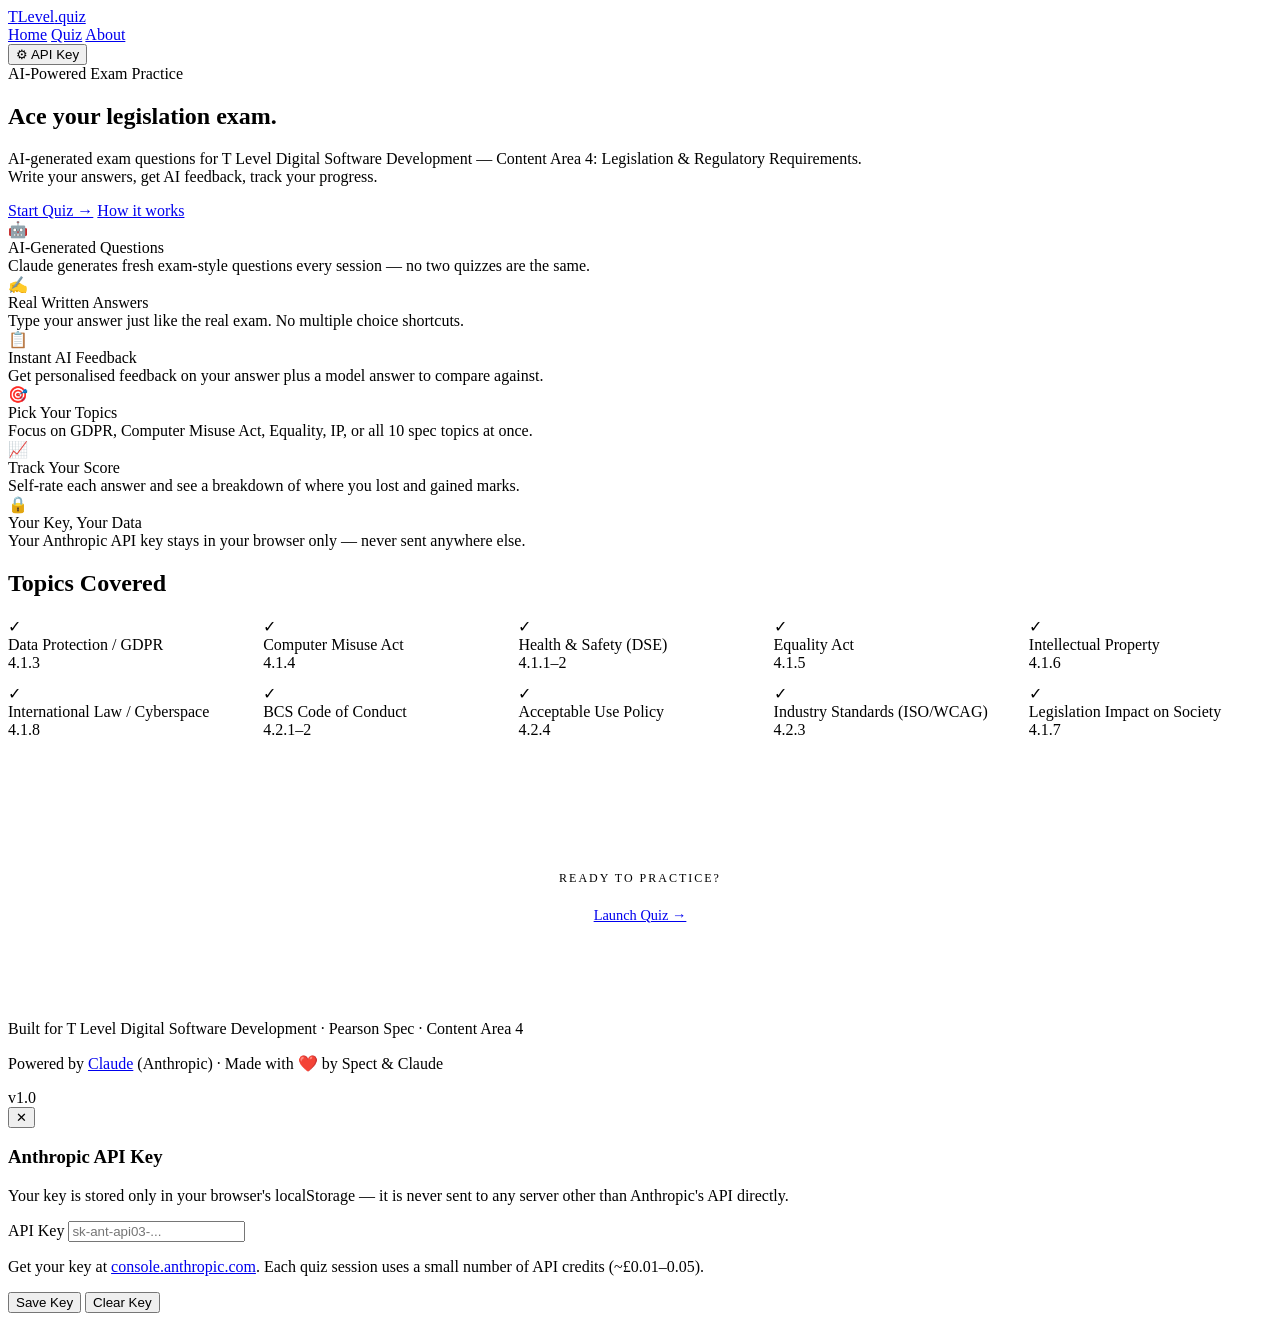
==== index.html @ 9336c515 "Add files via upload" ====
<!DOCTYPE html>
<html lang="en">
<head>
  <meta charset="UTF-8" />
  <meta name="viewport" content="width=device-width, initial-scale=1.0" />
  <title>T Level Digital — Legislation Quiz</title>
  <meta name="description" content="AI-powered exam practice for T Level Digital Software Development — Content Area 4: Legislation & Regulatory Requirements." />
  <link rel="stylesheet" href="css/style.css" />
</head>
<body>

<!-- ─── NAV ─────────────────────────────────────────────── -->
<nav>
  <div class="nav-inner">
    <a class="nav-logo" href="index.html">T<span>Level</span>.quiz</a>
    <div class="nav-links">
      <a class="nav-link active" href="index.html">Home</a>
      <a class="nav-link" href="quiz.html">Quiz</a>
      <a class="nav-link" href="#about">About</a>
    </div>
    <button class="nav-btn" onclick="openApiModal()">⚙ API Key</button>
  </div>
</nav>

<!-- ─── HERO ─────────────────────────────────────────────── -->
<div class="page-wrap">
  <section class="hero">
    <div class="hero-tag">AI-Powered Exam Practice</div>
    <h1>
      Ace your legislation
      <span class="line2">exam.</span>
    </h1>
    <p class="hero-desc">
      AI-generated exam questions for T Level Digital Software Development — 
      Content Area 4: Legislation &amp; Regulatory Requirements.<br>
      Write your answers, get AI feedback, track your progress.
    </p>
    <div class="hero-actions">
      <a class="btn btn-primary" href="quiz.html">Start Quiz →</a>
      <a class="btn btn-ghost" href="#about">How it works</a>
    </div>
  </section>

  <!-- ─── FEATURES ──────────────────────────────────────── -->
  <div class="features" style="animation-delay:0.1s">
    <div class="feature-card" style="animation-delay:0.15s">
      <div class="feature-icon">🤖</div>
      <div class="feature-title">AI-Generated Questions</div>
      <div class="feature-desc">Claude generates fresh exam-style questions every session — no two quizzes are the same.</div>
    </div>
    <div class="feature-card" style="animation-delay:0.2s">
      <div class="feature-icon">✍️</div>
      <div class="feature-title">Real Written Answers</div>
      <div class="feature-desc">Type your answer just like the real exam. No multiple choice shortcuts.</div>
    </div>
    <div class="feature-card" style="animation-delay:0.25s">
      <div class="feature-icon">📋</div>
      <div class="feature-title">Instant AI Feedback</div>
      <div class="feature-desc">Get personalised feedback on your answer plus a model answer to compare against.</div>
    </div>
    <div class="feature-card" style="animation-delay:0.3s">
      <div class="feature-icon">🎯</div>
      <div class="feature-title">Pick Your Topics</div>
      <div class="feature-desc">Focus on GDPR, Computer Misuse Act, Equality, IP, or all 10 spec topics at once.</div>
    </div>
    <div class="feature-card" style="animation-delay:0.35s">
      <div class="feature-icon">📈</div>
      <div class="feature-title">Track Your Score</div>
      <div class="feature-desc">Self-rate each answer and see a breakdown of where you lost and gained marks.</div>
    </div>
    <div class="feature-card" style="animation-delay:0.4s">
      <div class="feature-icon">🔒</div>
      <div class="feature-title">Your Key, Your Data</div>
      <div class="feature-desc">Your Anthropic API key stays in your browser only — never sent anywhere else.</div>
    </div>
  </div>

  <!-- ─── TOPICS ────────────────────────────────────────── -->
  <div id="about">
    <div class="section-header">
      <h2>Topics Covered</h2>
      <div class="line"></div>
    </div>
    <div style="display:grid;grid-template-columns:repeat(auto-fill,minmax(240px,1fr));gap:12px;margin-bottom:60px">
      <div class="topic-card selected" style="cursor:default">
        <div class="t-check">✓</div>
        <div class="t-name">Data Protection / GDPR</div>
        <div class="t-ref">4.1.3</div>
      </div>
      <div class="topic-card selected" style="cursor:default">
        <div class="t-check">✓</div>
        <div class="t-name">Computer Misuse Act</div>
        <div class="t-ref">4.1.4</div>
      </div>
      <div class="topic-card selected" style="cursor:default">
        <div class="t-check">✓</div>
        <div class="t-name">Health & Safety (DSE)</div>
        <div class="t-ref">4.1.1–2</div>
      </div>
      <div class="topic-card selected" style="cursor:default">
        <div class="t-check">✓</div>
        <div class="t-name">Equality Act</div>
        <div class="t-ref">4.1.5</div>
      </div>
      <div class="topic-card selected" style="cursor:default">
        <div class="t-check">✓</div>
        <div class="t-name">Intellectual Property</div>
        <div class="t-ref">4.1.6</div>
      </div>
      <div class="topic-card selected" style="cursor:default">
        <div class="t-check">✓</div>
        <div class="t-name">International Law / Cyberspace</div>
        <div class="t-ref">4.1.8</div>
      </div>
      <div class="topic-card selected" style="cursor:default">
        <div class="t-check">✓</div>
        <div class="t-name">BCS Code of Conduct</div>
        <div class="t-ref">4.2.1–2</div>
      </div>
      <div class="topic-card selected" style="cursor:default">
        <div class="t-check">✓</div>
        <div class="t-name">Acceptable Use Policy</div>
        <div class="t-ref">4.2.4</div>
      </div>
      <div class="topic-card selected" style="cursor:default">
        <div class="t-check">✓</div>
        <div class="t-name">Industry Standards (ISO/WCAG)</div>
        <div class="t-ref">4.2.3</div>
      </div>
      <div class="topic-card selected" style="cursor:default">
        <div class="t-check">✓</div>
        <div class="t-name">Legislation Impact on Society</div>
        <div class="t-ref">4.1.7</div>
      </div>
    </div>
  </div>

  <!-- ─── CTA ───────────────────────────────────────────── -->
  <div style="text-align:center;padding:60px 0 80px">
    <p style="font-size:0.75rem;letter-spacing:2px;text-transform:uppercase;color:var(--muted);margin-bottom:20px">Ready to practice?</p>
    <a class="btn btn-primary" href="quiz.html" style="font-size:0.9rem;padding:16px 40px">Launch Quiz →</a>
  </div>
</div>

<!-- ─── FOOTER ────────────────────────────────────────────── -->
<footer>
  <div class="footer-inner">
    <p>Built for T Level Digital Software Development · Pearson Spec · Content Area 4</p>
    <p>Powered by <a href="https://anthropic.com" target="_blank">Claude</a> (Anthropic) · Made with ❤️ by Spect &amp; Claude</p>
    <span class="footer-tag">v1.0</span>
  </div>
</footer>

<!-- ─── API KEY MODAL ──────────────────────────────────────── -->
<div class="modal-overlay" id="apiModal">
  <div class="modal">
    <button class="modal-close" onclick="closeApiModal()">✕</button>
    <h3>Anthropic API Key</h3>
    <p class="modal-sub">
      Your key is stored only in your browser's localStorage — it is never sent to any server other than Anthropic's API directly.
    </p>
    <label for="apiKeyInput">API Key</label>
    <input type="password" id="apiKeyInput" placeholder="sk-ant-api03-..." autocomplete="off" />
    <p class="modal-note">
      Get your key at <a href="https://console.anthropic.com" target="_blank">console.anthropic.com</a>.
      Each quiz session uses a small number of API credits (~£0.01–0.05).
    </p>
    <div class="modal-actions">
      <button class="btn btn-primary" id="saveKeyBtn">Save Key</button>
      <button class="btn btn-ghost" id="clearKeyBtn">Clear Key</button>
    </div>
  </div>
</div>

<script type="module" src="js/app.js"></script>
</body>
</html>
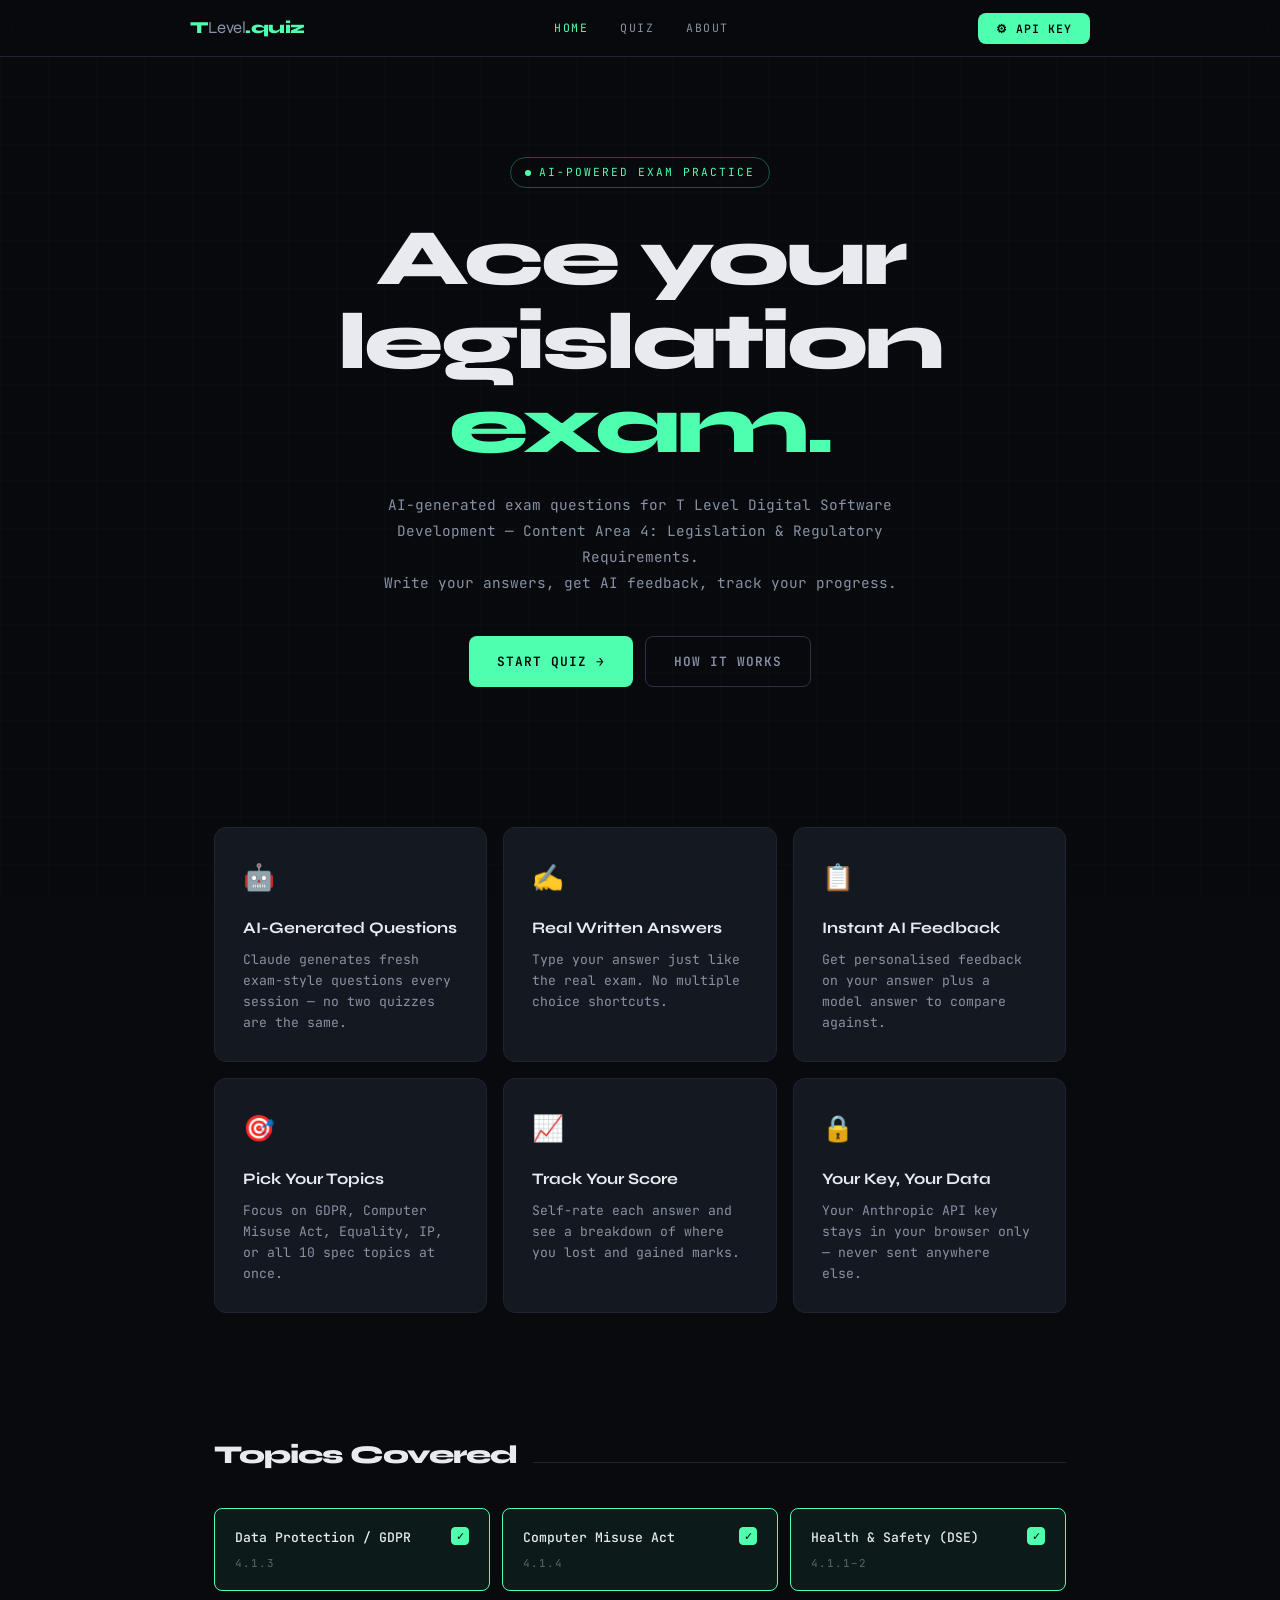
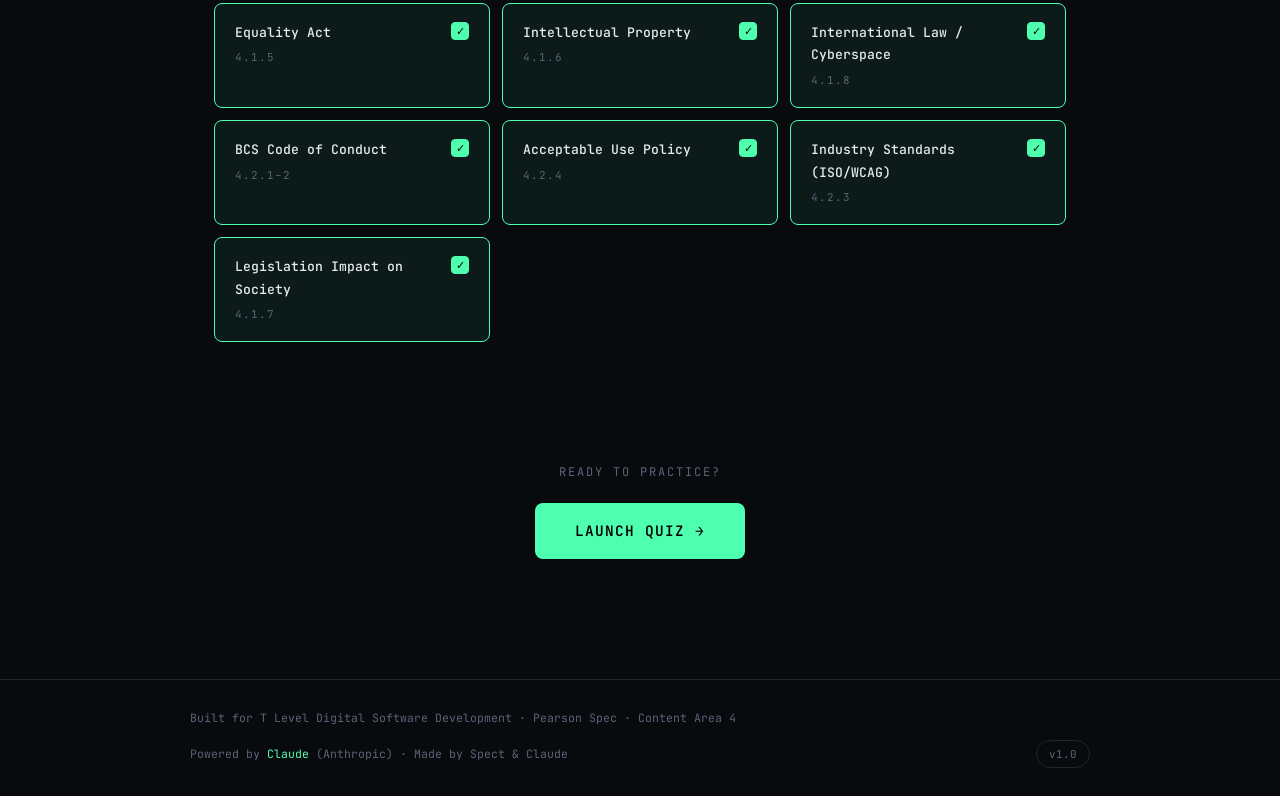
==== commit ac890fa2: "Update footer text for clarity" ====
--- a/index.html
+++ b/index.html
@@ -146,7 +146,7 @@
 <footer>
   <div class="footer-inner">
     <p>Built for T Level Digital Software Development · Pearson Spec · Content Area 4</p>
-    <p>Powered by <a href="https://anthropic.com" target="_blank">Claude</a> (Anthropic) · Made with ❤️ by Spect &amp; Claude</p>
+    <p>Powered by <a href="https://anthropic.com" target="_blank">Claude</a> (Anthropic) · Made by Spect &amp; Claude</p>
     <span class="footer-tag">v1.0</span>
   </div>
 </footer>
--- a/css/style.css
+++ b/css/style.css
@@ -0,0 +1,635 @@
+@import url('https://fonts.googleapis.com/css2?family=Syne:wght@400;600;700;800&family=JetBrains+Mono:wght@300;400;500;600&display=swap');
+
+/* ─── TOKENS ─────────────────────────────────────────────── */
+:root {
+  --bg:        #080a0e;
+  --surface:   #0f1217;
+  --card:      #141820;
+  --border:    #1e2430;
+  --border2:   #2a3345;
+  --accent:    #4fffb0;
+  --accent2:   #ff6b6b;
+  --accent3:   #ffd166;
+  --text:      #e8eaf0;
+  --muted:     #5a6478;
+  --muted2:    #8892a4;
+  --correct:   #4fffb0;
+  --wrong:     #ff6b6b;
+  --partial:   #ffd166;
+  --font-head: 'Syne', sans-serif;
+  --font-mono: 'JetBrains Mono', monospace;
+  --radius:    8px;
+  --glow:      0 0 24px rgba(79,255,176,0.12);
+}
+
+/* ─── RESET ──────────────────────────────────────────────── */
+*, *::before, *::after { margin: 0; padding: 0; box-sizing: border-box; }
+html { scroll-behavior: smooth; }
+
+body {
+  background: var(--bg);
+  color: var(--text);
+  font-family: var(--font-mono);
+  font-size: 14px;
+  line-height: 1.7;
+  min-height: 100vh;
+  cursor: default;
+  overflow-x: hidden;
+}
+
+/* ─── GRID OVERLAY ───────────────────────────────────────── */
+body::before {
+  content: '';
+  position: fixed;
+  inset: 0;
+  background-image:
+    linear-gradient(rgba(79,255,176,0.025) 1px, transparent 1px),
+    linear-gradient(90deg, rgba(79,255,176,0.025) 1px, transparent 1px);
+  background-size: 48px 48px;
+  pointer-events: none;
+  z-index: 0;
+}
+
+/* ─── SCANLINE ───────────────────────────────────────────── */
+body::after {
+  content: '';
+  position: fixed;
+  inset: 0;
+  background: repeating-linear-gradient(
+    0deg,
+    transparent,
+    transparent 2px,
+    rgba(0,0,0,0.04) 2px,
+    rgba(0,0,0,0.04) 4px
+  );
+  pointer-events: none;
+  z-index: 0;
+}
+
+/* ─── LAYOUT ─────────────────────────────────────────────── */
+.page-wrap {
+  position: relative;
+  z-index: 1;
+  max-width: 900px;
+  margin: 0 auto;
+  padding: 0 24px;
+}
+
+/* ─── NAV ────────────────────────────────────────────────── */
+nav {
+  position: sticky;
+  top: 0;
+  z-index: 100;
+  background: rgba(8,10,14,0.85);
+  backdrop-filter: blur(12px);
+  border-bottom: 1px solid var(--border);
+  padding: 0 24px;
+}
+.nav-inner {
+  max-width: 900px;
+  margin: 0 auto;
+  display: flex;
+  align-items: center;
+  justify-content: space-between;
+  height: 56px;
+}
+.nav-logo {
+  font-family: var(--font-head);
+  font-weight: 800;
+  font-size: 1.05rem;
+  color: var(--accent);
+  text-decoration: none;
+  letter-spacing: -0.5px;
+}
+.nav-logo span { color: var(--muted2); font-weight: 400; }
+.nav-links { display: flex; gap: 4px; align-items: center; }
+.nav-link {
+  font-size: 0.72rem;
+  letter-spacing: 1.5px;
+  text-transform: uppercase;
+  color: var(--muted2);
+  text-decoration: none;
+  padding: 6px 14px;
+  border-radius: var(--radius);
+  transition: all 0.2s;
+}
+.nav-link:hover { color: var(--text); background: var(--surface); }
+.nav-link.active { color: var(--accent); }
+.nav-btn {
+  font-family: var(--font-mono);
+  font-size: 0.72rem;
+  letter-spacing: 1px;
+  text-transform: uppercase;
+  color: #000;
+  background: var(--accent);
+  border: none;
+  padding: 8px 18px;
+  border-radius: var(--radius);
+  cursor: pointer;
+  font-weight: 600;
+  transition: all 0.2s;
+  text-decoration: none;
+}
+.nav-btn:hover { background: #7fffca; transform: translateY(-1px); }
+
+/* ─── HERO ───────────────────────────────────────────────── */
+.hero {
+  padding: 100px 0 80px;
+  text-align: center;
+  position: relative;
+}
+.hero-tag {
+  display: inline-flex;
+  align-items: center;
+  gap: 8px;
+  font-size: 0.7rem;
+  letter-spacing: 2px;
+  text-transform: uppercase;
+  color: var(--accent);
+  border: 1px solid rgba(79,255,176,0.3);
+  padding: 5px 14px;
+  border-radius: 100px;
+  margin-bottom: 28px;
+  animation: fadeUp 0.6s ease both;
+}
+.hero-tag::before { content: ''; width: 6px; height: 6px; background: var(--accent); border-radius: 50%; animation: pulse 1.5s infinite; }
+@keyframes pulse { 0%,100% { opacity: 1; } 50% { opacity: 0.3; } }
+
+.hero h1 {
+  font-family: var(--font-head);
+  font-size: clamp(2.8rem, 7vw, 5rem);
+  font-weight: 800;
+  line-height: 1.05;
+  letter-spacing: -3px;
+  margin-bottom: 24px;
+  animation: fadeUp 0.6s 0.1s ease both;
+}
+.hero h1 .line2 { color: var(--accent); display: block; }
+
+.hero-desc {
+  max-width: 520px;
+  margin: 0 auto 40px;
+  color: var(--muted2);
+  font-size: 0.9rem;
+  line-height: 1.8;
+  animation: fadeUp 0.6s 0.2s ease both;
+}
+
+.hero-actions {
+  display: flex;
+  gap: 12px;
+  justify-content: center;
+  flex-wrap: wrap;
+  animation: fadeUp 0.6s 0.3s ease both;
+}
+
+.btn {
+  font-family: var(--font-mono);
+  font-weight: 600;
+  font-size: 0.8rem;
+  letter-spacing: 1px;
+  text-transform: uppercase;
+  padding: 14px 28px;
+  border-radius: var(--radius);
+  border: none;
+  cursor: pointer;
+  text-decoration: none;
+  display: inline-flex;
+  align-items: center;
+  gap: 8px;
+  transition: all 0.2s;
+}
+.btn-primary { background: var(--accent); color: #000; }
+.btn-primary:hover { background: #7fffca; transform: translateY(-2px); box-shadow: var(--glow); }
+.btn-ghost { background: transparent; color: var(--muted2); border: 1px solid var(--border2); }
+.btn-ghost:hover { color: var(--text); border-color: var(--muted2); transform: translateY(-2px); }
+.btn:disabled { opacity: 0.4; cursor: not-allowed; transform: none !important; }
+
+/* ─── FEATURE GRID ───────────────────────────────────────── */
+.features {
+  display: grid;
+  grid-template-columns: repeat(auto-fit, minmax(240px, 1fr));
+  gap: 16px;
+  padding: 60px 0;
+}
+.feature-card {
+  background: var(--card);
+  border: 1px solid var(--border);
+  border-radius: 12px;
+  padding: 28px;
+  position: relative;
+  overflow: hidden;
+  transition: border-color 0.2s, transform 0.2s;
+  animation: fadeUp 0.5s ease both;
+}
+.feature-card:hover { border-color: var(--border2); transform: translateY(-3px); }
+.feature-card::after {
+  content: '';
+  position: absolute;
+  top: 0; left: 0; right: 0;
+  height: 2px;
+  background: linear-gradient(90deg, var(--accent), transparent);
+  opacity: 0;
+  transition: opacity 0.2s;
+}
+.feature-card:hover::after { opacity: 1; }
+.feature-icon {
+  font-size: 1.6rem;
+  margin-bottom: 14px;
+}
+.feature-title {
+  font-family: var(--font-head);
+  font-size: 1rem;
+  font-weight: 700;
+  margin-bottom: 8px;
+}
+.feature-desc { color: var(--muted2); font-size: 0.82rem; line-height: 1.6; }
+
+/* ─── SECTION HEADER ─────────────────────────────────────── */
+.section-header {
+  display: flex;
+  align-items: baseline;
+  gap: 16px;
+  margin-bottom: 32px;
+  padding-top: 60px;
+}
+.section-header h2 {
+  font-family: var(--font-head);
+  font-size: 1.6rem;
+  font-weight: 800;
+  letter-spacing: -1px;
+}
+.section-header .line { flex: 1; height: 1px; background: var(--border); }
+
+/* ─── TOPIC CARDS ────────────────────────────────────────── */
+.topic-grid {
+  display: grid;
+  grid-template-columns: repeat(auto-fill, minmax(200px, 1fr));
+  gap: 12px;
+  margin-bottom: 60px;
+}
+.topic-card {
+  background: var(--card);
+  border: 1px solid var(--border);
+  border-radius: var(--radius);
+  padding: 18px 20px;
+  cursor: pointer;
+  transition: all 0.2s;
+  user-select: none;
+}
+.topic-card:hover { border-color: var(--border2); background: #191f2a; }
+.topic-card.selected { border-color: var(--accent); background: rgba(79,255,176,0.07); }
+.topic-card .t-name { font-size: 0.82rem; font-weight: 500; margin-bottom: 4px; }
+.topic-card .t-ref { font-size: 0.68rem; color: var(--muted); letter-spacing: 1px; }
+.topic-card .t-check {
+  float: right;
+  width: 18px; height: 18px;
+  border: 1px solid var(--border2);
+  border-radius: 4px;
+  display: flex; align-items: center; justify-content: center;
+  font-size: 0.7rem;
+  transition: all 0.2s;
+}
+.topic-card.selected .t-check { background: var(--accent); border-color: var(--accent); color: #000; }
+
+/* ─── QUIZ SCREEN ────────────────────────────────────────── */
+.quiz-wrap {
+  display: none;
+  padding: 40px 0 80px;
+  animation: fadeUp 0.4s ease;
+}
+.quiz-wrap.active { display: block; }
+
+.quiz-topbar {
+  display: flex;
+  align-items: center;
+  justify-content: space-between;
+  margin-bottom: 28px;
+  padding-bottom: 20px;
+  border-bottom: 1px solid var(--border);
+}
+.quiz-progress { display: flex; align-items: center; gap: 14px; }
+.progress-dots { display: flex; gap: 5px; }
+.dot {
+  width: 8px; height: 8px;
+  border-radius: 50%;
+  background: var(--border2);
+  transition: background 0.3s;
+}
+.dot.done { background: var(--accent); }
+.dot.current { background: var(--accent); box-shadow: 0 0 8px var(--accent); animation: pulse 1.2s infinite; }
+.quiz-score-pill {
+  font-size: 0.75rem;
+  padding: 5px 14px;
+  background: var(--surface);
+  border: 1px solid var(--border);
+  border-radius: 100px;
+  color: var(--muted2);
+}
+.quiz-score-pill span { color: var(--accent); font-weight: 600; }
+
+.q-card {
+  background: var(--card);
+  border: 1px solid var(--border);
+  border-radius: 12px;
+  padding: 36px;
+  position: relative;
+  overflow: hidden;
+}
+.q-card::before {
+  content: '';
+  position: absolute;
+  top: 0; left: 0; right: 0; height: 2px;
+  background: linear-gradient(90deg, var(--accent), var(--accent2), var(--accent3));
+}
+.q-topic-pill {
+  display: inline-block;
+  font-size: 0.65rem;
+  letter-spacing: 1.5px;
+  text-transform: uppercase;
+  color: var(--accent3);
+  border: 1px solid rgba(255,209,102,0.35);
+  padding: 3px 12px;
+  border-radius: 100px;
+  margin-bottom: 20px;
+}
+.q-number {
+  font-size: 0.65rem;
+  color: var(--muted);
+  letter-spacing: 2px;
+  text-transform: uppercase;
+  margin-bottom: 10px;
+}
+.q-text {
+  font-family: var(--font-head);
+  font-size: clamp(1rem, 2.2vw, 1.2rem);
+  font-weight: 700;
+  line-height: 1.5;
+  margin-bottom: 28px;
+  color: var(--text);
+}
+
+/* loading skeleton */
+.q-text.loading {
+  background: linear-gradient(90deg, var(--border) 25%, var(--border2) 50%, var(--border) 75%);
+  background-size: 200% 100%;
+  animation: shimmer 1.4s infinite;
+  border-radius: 6px;
+  color: transparent;
+  min-height: 80px;
+  user-select: none;
+}
+@keyframes shimmer { 0% { background-position: 200% 0; } 100% { background-position: -200% 0; } }
+
+.answer-area {
+  width: 100%;
+  background: var(--surface);
+  border: 1px solid var(--border);
+  border-radius: var(--radius);
+  padding: 18px 22px;
+  color: var(--text);
+  font-family: var(--font-mono);
+  font-size: 0.85rem;
+  line-height: 1.7;
+  resize: vertical;
+  min-height: 150px;
+  outline: none;
+  transition: border-color 0.2s;
+}
+.answer-area:focus { border-color: var(--accent); box-shadow: 0 0 0 3px rgba(79,255,176,0.06); }
+.answer-area:disabled { opacity: 0.6; cursor: not-allowed; }
+.answer-area::placeholder { color: var(--muted); }
+
+.q-actions {
+  display: flex;
+  gap: 10px;
+  margin-top: 18px;
+  flex-wrap: wrap;
+}
+
+/* ─── FEEDBACK ───────────────────────────────────────────── */
+.feedback-panel {
+  margin-top: 28px;
+  border-radius: var(--radius);
+  overflow: hidden;
+  animation: fadeUp 0.3s ease;
+  display: none;
+}
+.feedback-panel.show { display: block; }
+.feedback-header {
+  padding: 14px 22px;
+  font-family: var(--font-head);
+  font-weight: 700;
+  font-size: 0.9rem;
+  display: flex;
+  align-items: center;
+  gap: 10px;
+}
+.feedback-header.ai { background: rgba(79,255,176,0.1); border: 1px solid rgba(79,255,176,0.25); color: var(--accent); border-bottom: none; }
+.feedback-body {
+  padding: 18px 22px;
+  font-size: 0.83rem;
+  line-height: 1.75;
+  background: rgba(79,255,176,0.04);
+  border: 1px solid rgba(79,255,176,0.15);
+  border-top: none;
+  border-radius: 0 0 var(--radius) var(--radius);
+  color: var(--muted2);
+}
+.feedback-body strong { color: var(--text); }
+
+.model-answer-box {
+  margin-top: 16px;
+  padding: 16px 18px;
+  background: var(--surface);
+  border: 1px solid var(--border2);
+  border-left: 3px solid var(--accent);
+  border-radius: 0 var(--radius) var(--radius) 0;
+  font-size: 0.82rem;
+  line-height: 1.75;
+  color: var(--muted2);
+}
+.model-answer-label {
+  font-size: 0.65rem;
+  letter-spacing: 1.5px;
+  text-transform: uppercase;
+  color: var(--accent);
+  margin-bottom: 10px;
+  font-weight: 600;
+}
+
+/* self-rate */
+.self-rate {
+  margin-top: 20px;
+  padding-top: 16px;
+  border-top: 1px solid var(--border);
+}
+.self-rate p { font-size: 0.75rem; color: var(--muted2); margin-bottom: 10px; letter-spacing: 0.5px; }
+.rate-row { display: flex; gap: 8px; flex-wrap: wrap; }
+.rate-btn {
+  font-family: var(--font-mono);
+  font-size: 0.72rem;
+  padding: 8px 18px;
+  border-radius: var(--radius);
+  border: 1px solid var(--border2);
+  background: transparent;
+  color: var(--muted2);
+  cursor: pointer;
+  transition: all 0.18s;
+  font-weight: 500;
+}
+.rate-btn:hover { color: var(--text); }
+.rate-btn.g { border-color: var(--correct); color: var(--correct); background: rgba(79,255,176,0.08); }
+.rate-btn.p { border-color: var(--partial); color: var(--partial); background: rgba(255,209,102,0.08); }
+.rate-btn.f { border-color: var(--wrong); color: var(--wrong); background: rgba(255,107,107,0.08); }
+
+/* ─── RESULTS ────────────────────────────────────────────── */
+.results-screen {
+  display: none;
+  padding: 60px 0 80px;
+  animation: fadeUp 0.5s ease;
+}
+.results-screen.active { display: block; }
+.results-hero { text-align: center; margin-bottom: 48px; }
+.results-hero .score-label { font-size: 0.7rem; letter-spacing: 2px; text-transform: uppercase; color: var(--muted); }
+.results-hero .score-num {
+  font-family: var(--font-head);
+  font-size: clamp(4rem, 12vw, 7rem);
+  font-weight: 800;
+  letter-spacing: -4px;
+  color: var(--accent);
+  line-height: 1;
+  margin: 8px 0 4px;
+}
+.results-hero .score-msg {
+  font-size: 0.85rem;
+  color: var(--muted2);
+  margin-top: 8px;
+}
+.results-grid {
+  display: grid;
+  grid-template-columns: repeat(auto-fill, minmax(260px, 1fr));
+  gap: 12px;
+  margin-bottom: 40px;
+}
+.result-item {
+  background: var(--card);
+  border: 1px solid var(--border);
+  border-radius: var(--radius);
+  padding: 16px 18px;
+}
+.result-item .ri-topic { font-size: 0.8rem; font-weight: 600; margin-bottom: 4px; font-family: var(--font-head); }
+.result-item .ri-verdict { font-size: 0.72rem; }
+.ri-verdict.g { color: var(--correct); }
+.ri-verdict.p { color: var(--partial); }
+.ri-verdict.f { color: var(--wrong); }
+.results-actions { display: flex; gap: 12px; justify-content: center; flex-wrap: wrap; }
+
+/* ─── API KEY MODAL ───────────────────────────────────────── */
+.modal-overlay {
+  display: none;
+  position: fixed;
+  inset: 0;
+  background: rgba(0,0,0,0.75);
+  backdrop-filter: blur(6px);
+  z-index: 200;
+  align-items: center;
+  justify-content: center;
+  padding: 24px;
+}
+.modal-overlay.show { display: flex; }
+.modal {
+  background: var(--card);
+  border: 1px solid var(--border2);
+  border-radius: 16px;
+  padding: 36px;
+  width: 100%;
+  max-width: 480px;
+  animation: fadeUp 0.3s ease;
+  position: relative;
+}
+.modal h3 { font-family: var(--font-head); font-size: 1.3rem; font-weight: 800; margin-bottom: 6px; }
+.modal .modal-sub { color: var(--muted2); font-size: 0.8rem; margin-bottom: 24px; line-height: 1.6; }
+.modal label { font-size: 0.7rem; letter-spacing: 1.5px; text-transform: uppercase; color: var(--muted2); display: block; margin-bottom: 8px; }
+.modal input {
+  width: 100%;
+  background: var(--surface);
+  border: 1px solid var(--border2);
+  border-radius: var(--radius);
+  padding: 12px 16px;
+  color: var(--text);
+  font-family: var(--font-mono);
+  font-size: 0.83rem;
+  outline: none;
+  transition: border-color 0.2s;
+  margin-bottom: 6px;
+}
+.modal input:focus { border-color: var(--accent); }
+.modal-note {
+  font-size: 0.72rem;
+  color: var(--muted);
+  margin-bottom: 20px;
+  line-height: 1.5;
+}
+.modal-note a { color: var(--accent); }
+.modal-actions { display: flex; gap: 10px; }
+.modal-close {
+  position: absolute;
+  top: 14px; right: 14px;
+  background: none; border: none;
+  color: var(--muted); cursor: pointer;
+  font-size: 1rem; padding: 4px;
+}
+.modal-close:hover { color: var(--text); }
+
+/* ─── FOOTER ─────────────────────────────────────────────── */
+footer {
+  border-top: 1px solid var(--border);
+  margin-top: 40px;
+  padding: 28px 24px;
+}
+.footer-inner {
+  max-width: 900px;
+  margin: 0 auto;
+  display: flex;
+  align-items: center;
+  justify-content: space-between;
+  flex-wrap: wrap;
+  gap: 12px;
+}
+.footer-inner p { font-size: 0.72rem; color: var(--muted); }
+.footer-inner a { color: var(--accent); text-decoration: none; }
+.footer-inner a:hover { text-decoration: underline; }
+.footer-tag {
+  font-size: 0.68rem;
+  color: var(--muted);
+  border: 1px solid var(--border);
+  padding: 4px 12px;
+  border-radius: 100px;
+}
+
+/* ─── UTILITIES ──────────────────────────────────────────── */
+.hidden { display: none !important; }
+.text-accent { color: var(--accent); }
+.text-muted { color: var(--muted2); }
+.mt-8 { margin-top: 8px; }
+
+@keyframes fadeUp {
+  from { opacity: 0; transform: translateY(16px); }
+  to   { opacity: 1; transform: none; }
+}
+
+/* ─── SCROLLBAR ──────────────────────────────────────────── */
+::-webkit-scrollbar { width: 6px; }
+::-webkit-scrollbar-track { background: var(--bg); }
+::-webkit-scrollbar-thumb { background: var(--border2); border-radius: 3px; }
+::-webkit-scrollbar-thumb:hover { background: var(--muted); }
+
+/* ─── RESPONSIVE ─────────────────────────────────────────── */
+@media (max-width: 600px) {
+  .hero { padding: 70px 0 50px; }
+  .nav-links { display: none; }
+  .q-card { padding: 22px 18px; }
+  .modal { padding: 24px 20px; }
+  .footer-inner { flex-direction: column; text-align: center; }
+}
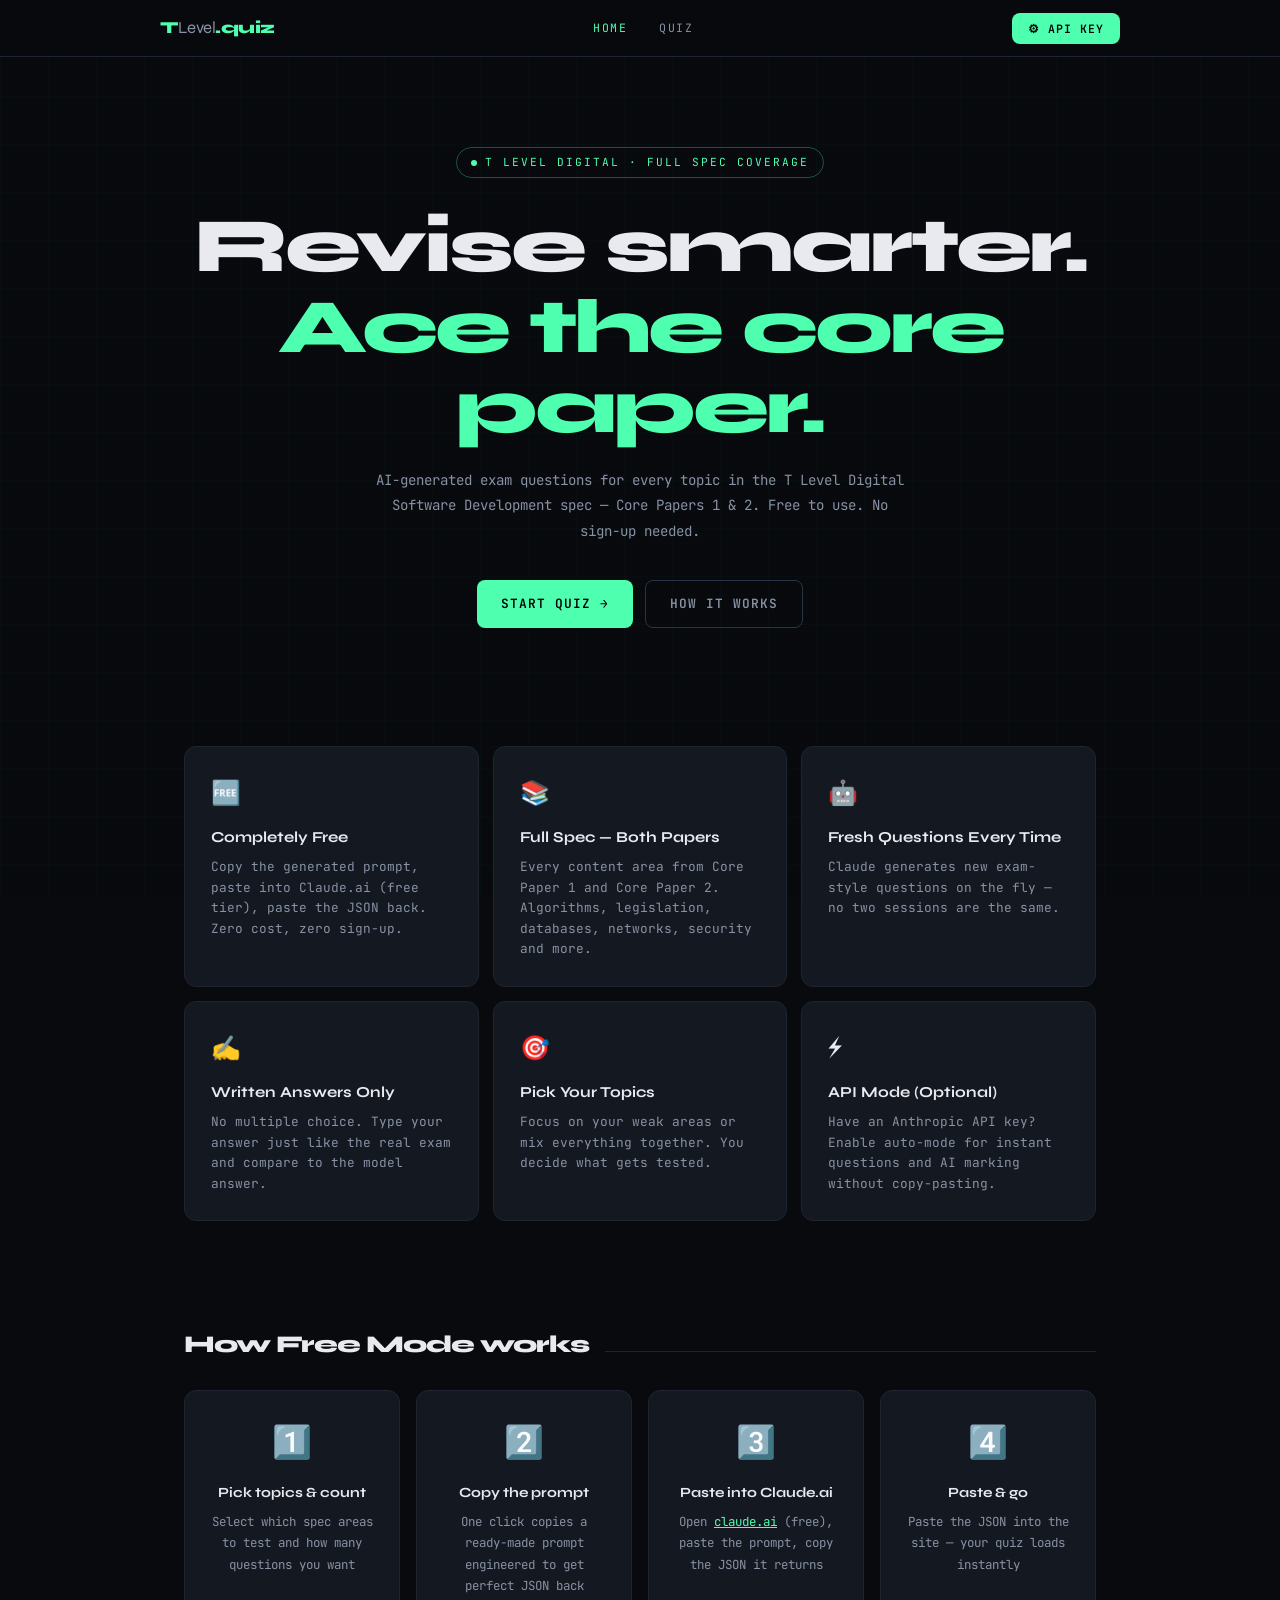
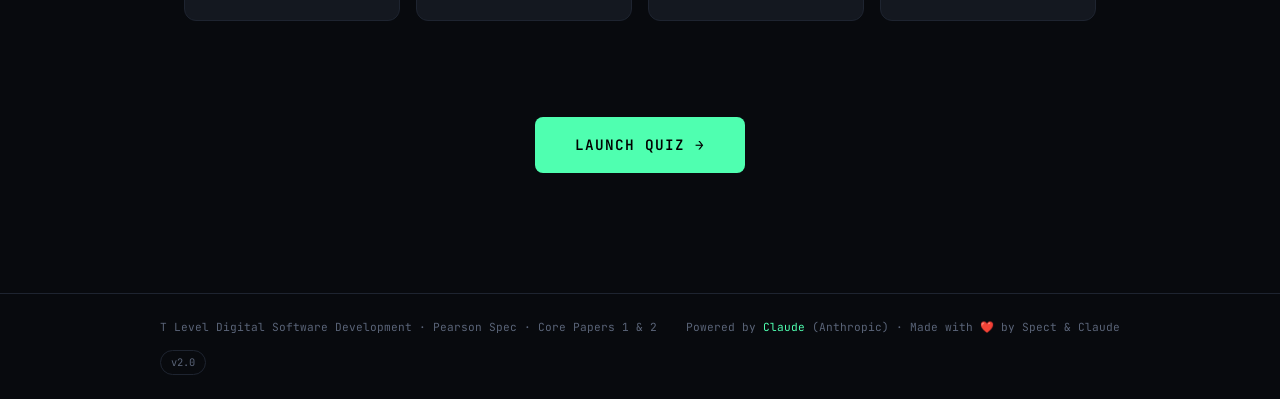
==== commit f902d29b: "Free tier added" ====
--- a/index.html
+++ b/index.html
@@ -1,173 +1,124 @@
 <!DOCTYPE html>
 <html lang="en">
 <head>
-  <meta charset="UTF-8" />
-  <meta name="viewport" content="width=device-width, initial-scale=1.0" />
-  <title>T Level Digital — Legislation Quiz</title>
-  <meta name="description" content="AI-powered exam practice for T Level Digital Software Development — Content Area 4: Legislation & Regulatory Requirements." />
-  <link rel="stylesheet" href="css/style.css" />
+  <meta charset="UTF-8"/>
+  <meta name="viewport" content="width=device-width, initial-scale=1.0"/>
+  <title>T Level Digital — Exam Quiz</title>
+  <meta name="description" content="Free AI-powered exam practice for T Level Digital Software Development. Full spec coverage — Core Papers 1 & 2."/>
+  <link rel="stylesheet" href="css/style.css"/>
 </head>
 <body>
-
-<!-- ─── NAV ─────────────────────────────────────────────── -->
 <nav>
   <div class="nav-inner">
     <a class="nav-logo" href="index.html">T<span>Level</span>.quiz</a>
     <div class="nav-links">
       <a class="nav-link active" href="index.html">Home</a>
       <a class="nav-link" href="quiz.html">Quiz</a>
-      <a class="nav-link" href="#about">About</a>
     </div>
     <button class="nav-btn" onclick="openApiModal()">⚙ API Key</button>
   </div>
 </nav>
 
-<!-- ─── HERO ─────────────────────────────────────────────── -->
 <div class="page-wrap">
   <section class="hero">
-    <div class="hero-tag">AI-Powered Exam Practice</div>
-    <h1>
-      Ace your legislation
-      <span class="line2">exam.</span>
-    </h1>
+    <div class="hero-tag">T Level Digital · Full Spec Coverage</div>
+    <h1>Revise smarter.<br><span class="accent">Ace the core paper.</span></h1>
     <p class="hero-desc">
-      AI-generated exam questions for T Level Digital Software Development — 
-      Content Area 4: Legislation &amp; Regulatory Requirements.<br>
-      Write your answers, get AI feedback, track your progress.
+      AI-generated exam questions for every topic in the T Level Digital Software Development spec —
+      Core Papers 1 &amp; 2. Free to use. No sign-up needed.
     </p>
     <div class="hero-actions">
       <a class="btn btn-primary" href="quiz.html">Start Quiz →</a>
-      <a class="btn btn-ghost" href="#about">How it works</a>
+      <a class="btn btn-ghost" href="#how">How it works</a>
     </div>
   </section>
 
-  <!-- ─── FEATURES ──────────────────────────────────────── -->
-  <div class="features" style="animation-delay:0.1s">
-    <div class="feature-card" style="animation-delay:0.15s">
-      <div class="feature-icon">🤖</div>
-      <div class="feature-title">AI-Generated Questions</div>
-      <div class="feature-desc">Claude generates fresh exam-style questions every session — no two quizzes are the same.</div>
+  <div class="feature-grid">
+    <div class="feat">
+      <div class="feat-icon">🆓</div>
+      <div class="feat-title">Completely Free</div>
+      <div class="feat-desc">Copy the generated prompt, paste into Claude.ai (free tier), paste the JSON back. Zero cost, zero sign-up.</div>
     </div>
-    <div class="feature-card" style="animation-delay:0.2s">
-      <div class="feature-icon">✍️</div>
-      <div class="feature-title">Real Written Answers</div>
-      <div class="feature-desc">Type your answer just like the real exam. No multiple choice shortcuts.</div>
+    <div class="feat">
+      <div class="feat-icon">📚</div>
+      <div class="feat-title">Full Spec — Both Papers</div>
+      <div class="feat-desc">Every content area from Core Paper 1 and Core Paper 2. Algorithms, legislation, databases, networks, security and more.</div>
     </div>
-    <div class="feature-card" style="animation-delay:0.25s">
-      <div class="feature-icon">📋</div>
-      <div class="feature-title">Instant AI Feedback</div>
-      <div class="feature-desc">Get personalised feedback on your answer plus a model answer to compare against.</div>
+    <div class="feat">
+      <div class="feat-icon">🤖</div>
+      <div class="feat-title">Fresh Questions Every Time</div>
+      <div class="feat-desc">Claude generates new exam-style questions on the fly — no two sessions are the same.</div>
     </div>
-    <div class="feature-card" style="animation-delay:0.3s">
-      <div class="feature-icon">🎯</div>
-      <div class="feature-title">Pick Your Topics</div>
-      <div class="feature-desc">Focus on GDPR, Computer Misuse Act, Equality, IP, or all 10 spec topics at once.</div>
+    <div class="feat">
+      <div class="feat-icon">✍️</div>
+      <div class="feat-title">Written Answers Only</div>
+      <div class="feat-desc">No multiple choice. Type your answer just like the real exam and compare to the model answer.</div>
     </div>
-    <div class="feature-card" style="animation-delay:0.35s">
-      <div class="feature-icon">📈</div>
-      <div class="feature-title">Track Your Score</div>
-      <div class="feature-desc">Self-rate each answer and see a breakdown of where you lost and gained marks.</div>
+    <div class="feat">
+      <div class="feat-icon">🎯</div>
+      <div class="feat-title">Pick Your Topics</div>
+      <div class="feat-desc">Focus on your weak areas or mix everything together. You decide what gets tested.</div>
     </div>
-    <div class="feature-card" style="animation-delay:0.4s">
-      <div class="feature-icon">🔒</div>
-      <div class="feature-title">Your Key, Your Data</div>
-      <div class="feature-desc">Your Anthropic API key stays in your browser only — never sent anywhere else.</div>
+    <div class="feat">
+      <div class="feat-icon">⚡</div>
+      <div class="feat-title">API Mode (Optional)</div>
+      <div class="feat-desc">Have an Anthropic API key? Enable auto-mode for instant questions and AI marking without copy-pasting.</div>
     </div>
   </div>
 
-  <!-- ─── TOPICS ────────────────────────────────────────── -->
-  <div id="about">
-    <div class="section-header">
-      <h2>Topics Covered</h2>
+  <div id="how">
+    <div class="section-hdr">
+      <h2>How Free Mode works</h2>
       <div class="line"></div>
     </div>
-    <div style="display:grid;grid-template-columns:repeat(auto-fill,minmax(240px,1fr));gap:12px;margin-bottom:60px">
-      <div class="topic-card selected" style="cursor:default">
-        <div class="t-check">✓</div>
-        <div class="t-name">Data Protection / GDPR</div>
-        <div class="t-ref">4.1.3</div>
+    <div style="display:grid;grid-template-columns:repeat(auto-fit,minmax(200px,1fr));gap:16px;margin-bottom:56px">
+      <div style="background:var(--card);border:1px solid var(--border);border-radius:12px;padding:24px;text-align:center">
+        <div style="font-size:2rem;margin-bottom:12px">1️⃣</div>
+        <div style="font-family:var(--fh);font-weight:700;margin-bottom:6px">Pick topics &amp; count</div>
+        <div style="font-size:.78rem;color:var(--muted2)">Select which spec areas to test and how many questions you want</div>
       </div>
-      <div class="topic-card selected" style="cursor:default">
-        <div class="t-check">✓</div>
-        <div class="t-name">Computer Misuse Act</div>
-        <div class="t-ref">4.1.4</div>
+      <div style="background:var(--card);border:1px solid var(--border);border-radius:12px;padding:24px;text-align:center">
+        <div style="font-size:2rem;margin-bottom:12px">2️⃣</div>
+        <div style="font-family:var(--fh);font-weight:700;margin-bottom:6px">Copy the prompt</div>
+        <div style="font-size:.78rem;color:var(--muted2)">One click copies a ready-made prompt engineered to get perfect JSON back</div>
       </div>
-      <div class="topic-card selected" style="cursor:default">
-        <div class="t-check">✓</div>
-        <div class="t-name">Health & Safety (DSE)</div>
-        <div class="t-ref">4.1.1–2</div>
+      <div style="background:var(--card);border:1px solid var(--border);border-radius:12px;padding:24px;text-align:center">
+        <div style="font-size:2rem;margin-bottom:12px">3️⃣</div>
+        <div style="font-family:var(--fh);font-weight:700;margin-bottom:6px">Paste into Claude.ai</div>
+        <div style="font-size:.78rem;color:var(--muted2)">Open <a href="https://claude.ai" target="_blank" style="color:var(--accent)">claude.ai</a> (free), paste the prompt, copy the JSON it returns</div>
       </div>
-      <div class="topic-card selected" style="cursor:default">
-        <div class="t-check">✓</div>
-        <div class="t-name">Equality Act</div>
-        <div class="t-ref">4.1.5</div>
-      </div>
-      <div class="topic-card selected" style="cursor:default">
-        <div class="t-check">✓</div>
-        <div class="t-name">Intellectual Property</div>
-        <div class="t-ref">4.1.6</div>
-      </div>
-      <div class="topic-card selected" style="cursor:default">
-        <div class="t-check">✓</div>
-        <div class="t-name">International Law / Cyberspace</div>
-        <div class="t-ref">4.1.8</div>
-      </div>
-      <div class="topic-card selected" style="cursor:default">
-        <div class="t-check">✓</div>
-        <div class="t-name">BCS Code of Conduct</div>
-        <div class="t-ref">4.2.1–2</div>
-      </div>
-      <div class="topic-card selected" style="cursor:default">
-        <div class="t-check">✓</div>
-        <div class="t-name">Acceptable Use Policy</div>
-        <div class="t-ref">4.2.4</div>
-      </div>
-      <div class="topic-card selected" style="cursor:default">
-        <div class="t-check">✓</div>
-        <div class="t-name">Industry Standards (ISO/WCAG)</div>
-        <div class="t-ref">4.2.3</div>
-      </div>
-      <div class="topic-card selected" style="cursor:default">
-        <div class="t-check">✓</div>
-        <div class="t-name">Legislation Impact on Society</div>
-        <div class="t-ref">4.1.7</div>
+      <div style="background:var(--card);border:1px solid var(--border);border-radius:12px;padding:24px;text-align:center">
+        <div style="font-size:2rem;margin-bottom:12px">4️⃣</div>
+        <div style="font-family:var(--fh);font-weight:700;margin-bottom:6px">Paste &amp; go</div>
+        <div style="font-size:.78rem;color:var(--muted2)">Paste the JSON into the site — your quiz loads instantly</div>
       </div>
     </div>
   </div>
 
-  <!-- ─── CTA ───────────────────────────────────────────── -->
-  <div style="text-align:center;padding:60px 0 80px">
-    <p style="font-size:0.75rem;letter-spacing:2px;text-transform:uppercase;color:var(--muted);margin-bottom:20px">Ready to practice?</p>
-    <a class="btn btn-primary" href="quiz.html" style="font-size:0.9rem;padding:16px 40px">Launch Quiz →</a>
+  <div style="text-align:center;padding:40px 0 80px">
+    <a class="btn btn-primary" href="quiz.html" style="font-size:.9rem;padding:16px 40px">Launch Quiz →</a>
   </div>
 </div>
 
-<!-- ─── FOOTER ────────────────────────────────────────────── -->
 <footer>
   <div class="footer-inner">
-    <p>Built for T Level Digital Software Development · Pearson Spec · Content Area 4</p>
-    <p>Powered by <a href="https://anthropic.com" target="_blank">Claude</a> (Anthropic) · Made by Spect &amp; Claude</p>
-    <span class="footer-tag">v1.0</span>
+    <p>T Level Digital Software Development · Pearson Spec · Core Papers 1 &amp; 2</p>
+    <p>Powered by <a href="https://anthropic.com" target="_blank">Claude</a> (Anthropic) · Made with ❤️ by Spect &amp; Claude</p>
+    <span class="footer-tag">v2.0</span>
   </div>
 </footer>
 
-<!-- ─── API KEY MODAL ──────────────────────────────────────── -->
 <div class="modal-overlay" id="apiModal">
   <div class="modal">
     <button class="modal-close" onclick="closeApiModal()">✕</button>
     <h3>Anthropic API Key</h3>
-    <p class="modal-sub">
-      Your key is stored only in your browser's localStorage — it is never sent to any server other than Anthropic's API directly.
-    </p>
+    <p class="modal-sub">Optional — enables auto question generation and AI marking without copy-pasting. Your key is stored in your browser only, never in the source code.</p>
     <label for="apiKeyInput">API Key</label>
-    <input type="password" id="apiKeyInput" placeholder="sk-ant-api03-..." autocomplete="off" />
-    <p class="modal-note">
-      Get your key at <a href="https://console.anthropic.com" target="_blank">console.anthropic.com</a>.
-      Each quiz session uses a small number of API credits (~£0.01–0.05).
-    </p>
+    <input type="password" id="apiKeyInput" placeholder="sk-ant-api03-..." autocomplete="off"/>
+    <p class="modal-note">Get your key at <a href="https://console.anthropic.com" target="_blank">console.anthropic.com</a>. Each session costs roughly £0.01–0.05.</p>
     <div class="modal-actions">
-      <button class="btn btn-primary" id="saveKeyBtn">Save Key</button>
-      <button class="btn btn-ghost" id="clearKeyBtn">Clear Key</button>
+      <button class="btn btn-primary btn-sm" id="saveKeyBtn">Save Key</button>
+      <button class="btn btn-ghost btn-sm" id="clearKeyBtn">Clear</button>
     </div>
   </div>
 </div>
--- a/css/style.css
+++ b/css/style.css
@@ -1,635 +1,197 @@
 @import url('https://fonts.googleapis.com/css2?family=Syne:wght@400;600;700;800&family=JetBrains+Mono:wght@300;400;500;600&display=swap');
 
-/* ─── TOKENS ─────────────────────────────────────────────── */
 :root {
-  --bg:        #080a0e;
-  --surface:   #0f1217;
-  --card:      #141820;
-  --border:    #1e2430;
-  --border2:   #2a3345;
-  --accent:    #4fffb0;
-  --accent2:   #ff6b6b;
-  --accent3:   #ffd166;
-  --text:      #e8eaf0;
-  --muted:     #5a6478;
-  --muted2:    #8892a4;
-  --correct:   #4fffb0;
-  --wrong:     #ff6b6b;
-  --partial:   #ffd166;
-  --font-head: 'Syne', sans-serif;
-  --font-mono: 'JetBrains Mono', monospace;
-  --radius:    8px;
-  --glow:      0 0 24px rgba(79,255,176,0.12);
+  --bg:#080a0e; --surface:#0f1217; --card:#141820; --border:#1e2430;
+  --border2:#2a3345; --accent:#4fffb0; --accent2:#ff6b6b; --accent3:#ffd166;
+  --accent4:#a78bfa; --text:#e8eaf0; --muted:#5a6478; --muted2:#8892a4;
+  --correct:#4fffb0; --wrong:#ff6b6b; --partial:#ffd166;
+  --fh:'Syne',sans-serif; --fm:'JetBrains Mono',monospace;
+  --r:8px; --glow:0 0 24px rgba(79,255,176,0.12);
 }
+*,*::before,*::after{margin:0;padding:0;box-sizing:border-box}
+html{scroll-behavior:smooth}
+body{background:var(--bg);color:var(--text);font-family:var(--fm);font-size:14px;line-height:1.7;min-height:100vh;overflow-x:hidden}
+body::before{content:'';position:fixed;inset:0;background-image:linear-gradient(rgba(79,255,176,.025) 1px,transparent 1px),linear-gradient(90deg,rgba(79,255,176,.025) 1px,transparent 1px);background-size:48px 48px;pointer-events:none;z-index:0}
+body::after{content:'';position:fixed;inset:0;background:repeating-linear-gradient(0deg,transparent,transparent 2px,rgba(0,0,0,.04) 2px,rgba(0,0,0,.04) 4px);pointer-events:none;z-index:0}
 
-/* ─── RESET ──────────────────────────────────────────────── */
-*, *::before, *::after { margin: 0; padding: 0; box-sizing: border-box; }
-html { scroll-behavior: smooth; }
+.page-wrap{position:relative;z-index:1;max-width:960px;margin:0 auto;padding:0 24px}
 
-body {
-  background: var(--bg);
-  color: var(--text);
-  font-family: var(--font-mono);
-  font-size: 14px;
-  line-height: 1.7;
-  min-height: 100vh;
-  cursor: default;
-  overflow-x: hidden;
+/* NAV */
+nav{position:sticky;top:0;z-index:100;background:rgba(8,10,14,.88);backdrop-filter:blur(12px);border-bottom:1px solid var(--border);padding:0 24px}
+.nav-inner{max-width:960px;margin:0 auto;display:flex;align-items:center;justify-content:space-between;height:56px}
+.nav-logo{font-family:var(--fh);font-weight:800;font-size:1.05rem;color:var(--accent);text-decoration:none;letter-spacing:-.5px}
+.nav-logo span{color:var(--muted2);font-weight:400}
+.nav-links{display:flex;gap:4px}
+.nav-link{font-size:.72rem;letter-spacing:1.5px;text-transform:uppercase;color:var(--muted2);text-decoration:none;padding:6px 14px;border-radius:var(--r);transition:all .2s}
+.nav-link:hover{color:var(--text);background:var(--surface)}
+.nav-link.active{color:var(--accent)}
+.nav-right{display:flex;align-items:center;gap:12px}
+.api-status{display:flex;align-items:center;gap:6px}
+.api-dot{width:8px;height:8px;border-radius:50%;transition:background .3s}
+.api-label{font-size:.7rem;transition:color .3s}
+
+/* BUTTONS */
+.btn{font-family:var(--fm);font-weight:600;font-size:.8rem;letter-spacing:1px;text-transform:uppercase;padding:12px 24px;border-radius:var(--r);border:none;cursor:pointer;text-decoration:none;display:inline-flex;align-items:center;gap:8px;transition:all .2s}
+.btn-primary{background:var(--accent);color:#000}
+.btn-primary:hover{background:#7fffca;transform:translateY(-2px);box-shadow:var(--glow)}
+.btn-ghost{background:transparent;color:var(--muted2);border:1px solid var(--border2)}
+.btn-ghost:hover{color:var(--text);border-color:var(--muted2);transform:translateY(-2px)}
+.btn-sm{padding:8px 18px;font-size:.72rem}
+.btn:disabled{opacity:.4;cursor:not-allowed;transform:none!important}
+.nav-btn{font-family:var(--fm);font-size:.72rem;letter-spacing:1px;text-transform:uppercase;color:#000;background:var(--accent);border:none;padding:8px 16px;border-radius:var(--r);cursor:pointer;font-weight:600;transition:all .2s}
+.nav-btn:hover{background:#7fffca}
+
+/* HERO */
+.hero{padding:90px 0 70px;text-align:center}
+.hero-tag{display:inline-flex;align-items:center;gap:8px;font-size:.7rem;letter-spacing:2px;text-transform:uppercase;color:var(--accent);border:1px solid rgba(79,255,176,.3);padding:5px 14px;border-radius:100px;margin-bottom:28px}
+.hero-tag::before{content:'';width:6px;height:6px;background:var(--accent);border-radius:50%;animation:pulse 1.5s infinite}
+.hero h1{font-family:var(--fh);font-size:clamp(2.6rem,7vw,4.8rem);font-weight:800;line-height:1.05;letter-spacing:-3px;margin-bottom:20px}
+.hero h1 .accent{color:var(--accent)}
+.hero-desc{max-width:540px;margin:0 auto 36px;color:var(--muted2);font-size:.88rem;line-height:1.8}
+.hero-actions{display:flex;gap:12px;justify-content:center;flex-wrap:wrap}
+
+/* CARDS / SECTIONS */
+.section-hdr{display:flex;align-items:baseline;gap:16px;margin-bottom:24px;padding-top:56px}
+.section-hdr h2{font-family:var(--fh);font-size:1.5rem;font-weight:800;letter-spacing:-1px}
+.section-hdr .line{flex:1;height:1px;background:var(--border)}
+
+.feature-grid{display:grid;grid-template-columns:repeat(auto-fit,minmax(220px,1fr));gap:14px;padding:48px 0}
+.feat{background:var(--card);border:1px solid var(--border);border-radius:12px;padding:26px;transition:border-color .2s,transform .2s;position:relative;overflow:hidden}
+.feat:hover{border-color:var(--border2);transform:translateY(-3px)}
+.feat::after{content:'';position:absolute;top:0;left:0;right:0;height:2px;background:linear-gradient(90deg,var(--accent),transparent);opacity:0;transition:opacity .2s}
+.feat:hover::after{opacity:1}
+.feat-icon{font-size:1.5rem;margin-bottom:12px}
+.feat-title{font-family:var(--fh);font-size:.95rem;font-weight:700;margin-bottom:6px}
+.feat-desc{color:var(--muted2);font-size:.8rem;line-height:1.6}
+
+/* TOPIC GRID (setup) */
+.topic-grid{display:grid;grid-template-columns:repeat(auto-fill,minmax(190px,1fr));gap:10px;margin-bottom:28px}
+.topic-card{background:var(--card);border:1px solid var(--border);border-radius:var(--r);padding:14px 16px;cursor:pointer;transition:all .2s;user-select:none;position:relative}
+.topic-card:hover{border-color:var(--border2);background:#191f2a}
+.topic-card.selected{border-color:var(--accent);background:rgba(79,255,176,.07)}
+.topic-card .tc-name{font-size:.8rem;font-weight:500;margin-bottom:3px;padding-right:22px}
+.topic-card .tc-ref{font-size:.65rem;color:var(--muted);letter-spacing:1px}
+.topic-card .tc-paper{font-size:.6rem;color:var(--accent4);letter-spacing:1px;text-transform:uppercase;margin-top:2px}
+.tc-check{position:absolute;top:12px;right:12px;width:16px;height:16px;border:1px solid var(--border2);border-radius:3px;display:flex;align-items:center;justify-content:center;font-size:.6rem;transition:all .2s}
+.topic-card.selected .tc-check{background:var(--accent);border-color:var(--accent);color:#000}
+
+/* TABS */
+.tabs{display:flex;gap:0;background:var(--surface);border:1px solid var(--border);border-radius:var(--r);padding:4px;margin-bottom:28px;width:fit-content}
+.tab-btn{font-family:var(--fm);font-size:.72rem;letter-spacing:1px;text-transform:uppercase;padding:8px 20px;border-radius:6px;border:none;cursor:pointer;background:transparent;color:var(--muted2);transition:all .2s;font-weight:500}
+.tab-btn.active{background:var(--card);color:var(--text);border:1px solid var(--border2)}
+
+/* QUIZ SCREEN */
+.quiz-wrap{display:none;padding:36px 0 80px;animation:fadeUp .4s ease}
+.quiz-wrap.active{display:block}
+.quiz-topbar{display:flex;align-items:center;justify-content:space-between;margin-bottom:24px;padding-bottom:18px;border-bottom:1px solid var(--border)}
+.progress-dots{display:flex;gap:5px;flex-wrap:wrap}
+.dot{width:8px;height:8px;border-radius:50%;background:var(--border2);transition:background .3s}
+.dot.done{background:var(--accent)}
+.dot.current{background:var(--accent);box-shadow:0 0 8px var(--accent);animation:pulse 1.2s infinite}
+.score-pill{font-size:.75rem;padding:5px 14px;background:var(--surface);border:1px solid var(--border);border-radius:100px;color:var(--muted2)}
+.score-pill span{color:var(--accent);font-weight:600}
+
+.q-card{background:var(--card);border:1px solid var(--border);border-radius:12px;padding:34px;position:relative;overflow:hidden}
+.q-card::before{content:'';position:absolute;top:0;left:0;right:0;height:2px;background:linear-gradient(90deg,var(--accent),var(--accent2),var(--accent3))}
+.q-meta{display:flex;align-items:center;gap:10px;margin-bottom:18px;flex-wrap:wrap}
+.q-topic-pill{font-size:.62rem;letter-spacing:1.5px;text-transform:uppercase;color:var(--accent3);border:1px solid rgba(255,209,102,.35);padding:3px 10px;border-radius:100px}
+.q-paper-pill{font-size:.62rem;letter-spacing:1.5px;text-transform:uppercase;color:var(--accent4);border:1px solid rgba(167,139,250,.3);padding:3px 10px;border-radius:100px}
+.q-num{font-size:.65rem;color:var(--muted);letter-spacing:2px;text-transform:uppercase}
+.q-text{font-family:var(--fh);font-size:clamp(.95rem,2.2vw,1.15rem);font-weight:700;line-height:1.5;margin-bottom:24px}
+.q-text.loading{background:linear-gradient(90deg,var(--border) 25%,var(--border2) 50%,var(--border) 75%);background-size:200% 100%;animation:shimmer 1.4s infinite;border-radius:6px;color:transparent;min-height:70px}
+
+.answer-area{width:100%;background:var(--surface);border:1px solid var(--border);border-radius:var(--r);padding:16px 20px;color:var(--text);font-family:var(--fm);font-size:.84rem;line-height:1.7;resize:vertical;min-height:140px;outline:none;transition:border-color .2s}
+.answer-area:focus{border-color:var(--accent);box-shadow:0 0 0 3px rgba(79,255,176,.06)}
+.answer-area:disabled{opacity:.6;cursor:not-allowed}
+.answer-area::placeholder{color:var(--muted)}
+.q-actions{display:flex;gap:10px;margin-top:16px;flex-wrap:wrap}
+
+/* FEEDBACK */
+.feedback-panel{margin-top:26px;border-radius:var(--r);overflow:hidden;display:none;animation:fadeUp .3s ease}
+.feedback-panel.show{display:block}
+.fb-header{padding:12px 20px;font-family:var(--fh);font-weight:700;font-size:.85rem;display:flex;align-items:center;gap:8px;background:rgba(79,255,176,.1);border:1px solid rgba(79,255,176,.25);color:var(--accent);border-bottom:none}
+.fb-body{padding:16px 20px;font-size:.82rem;line-height:1.75;background:rgba(79,255,176,.04);border:1px solid rgba(79,255,176,.15);border-top:none;border-radius:0 0 var(--r) var(--r);color:var(--muted2)}
+.model-box{margin-top:14px;padding:14px 16px;background:var(--surface);border:1px solid var(--border2);border-left:3px solid var(--accent);border-radius:0 var(--r) var(--r) 0;font-size:.81rem;line-height:1.75;color:var(--muted2)}
+.model-label{font-size:.62rem;letter-spacing:1.5px;text-transform:uppercase;color:var(--accent);margin-bottom:8px;font-weight:600}
+.self-rate{margin-top:18px;padding-top:14px;border-top:1px solid var(--border)}
+.self-rate p{font-size:.73rem;color:var(--muted2);margin-bottom:10px}
+.rate-row{display:flex;gap:8px;flex-wrap:wrap}
+.rate-btn{font-family:var(--fm);font-size:.7rem;padding:7px 16px;border-radius:var(--r);border:1px solid var(--border2);background:transparent;color:var(--muted2);cursor:pointer;transition:all .18s}
+.rate-btn:hover{color:var(--text)}
+.rate-btn.g{border-color:var(--correct);color:var(--correct);background:rgba(79,255,176,.08)}
+.rate-btn.p{border-color:var(--partial);color:var(--partial);background:rgba(255,209,102,.08)}
+.rate-btn.f{border-color:var(--wrong);color:var(--wrong);background:rgba(255,107,107,.08)}
+
+/* FREE MODE PANEL */
+.free-panel{background:var(--card);border:1px solid var(--border);border-radius:12px;padding:28px}
+.free-step{display:flex;gap:16px;margin-bottom:24px;align-items:flex-start}
+.step-num{min-width:28px;height:28px;background:var(--accent);color:#000;border-radius:50%;display:flex;align-items:center;justify-content:center;font-family:var(--fh);font-weight:800;font-size:.8rem;margin-top:2px}
+.step-body h4{font-family:var(--fh);font-weight:700;font-size:.9rem;margin-bottom:4px}
+.step-body p{font-size:.78rem;color:var(--muted2);line-height:1.6}
+.prompt-box{background:var(--surface);border:1px solid var(--border2);border-radius:var(--r);padding:14px 16px;font-size:.78rem;line-height:1.6;color:var(--muted2);max-height:180px;overflow-y:auto;white-space:pre-wrap;word-break:break-word;margin-top:10px}
+.copy-row{display:flex;gap:10px;margin-top:10px;align-items:center}
+.copy-confirm{font-size:.72rem;color:var(--correct);opacity:0;transition:opacity .3s}
+.copy-confirm.show{opacity:1}
+.json-paste{width:100%;background:var(--surface);border:1px solid var(--border2);border-radius:var(--r);padding:14px 16px;color:var(--text);font-family:var(--fm);font-size:.8rem;line-height:1.6;resize:vertical;min-height:120px;outline:none;transition:border-color .2s;margin-top:10px}
+.json-paste:focus{border-color:var(--accent)}
+.json-paste::placeholder{color:var(--muted)}
+.json-err{color:var(--wrong);font-size:.75rem;margin-top:6px;display:none}
+
+/* RESULTS */
+.results-screen{display:none;padding:56px 0 80px;animation:fadeUp .5s ease}
+.results-screen.active{display:block}
+.results-hero{text-align:center;margin-bottom:44px}
+.score-label-sm{font-size:.7rem;letter-spacing:2px;text-transform:uppercase;color:var(--muted)}
+.score-num{font-family:var(--fh);font-size:clamp(3.5rem,10vw,6rem);font-weight:800;letter-spacing:-4px;color:var(--accent);line-height:1;margin:8px 0 4px}
+.score-msg-txt{font-size:.84rem;color:var(--muted2);margin-top:8px}
+.results-grid{display:grid;grid-template-columns:repeat(auto-fill,minmax(240px,1fr));gap:10px;margin-bottom:36px}
+.result-item{background:var(--card);border:1px solid var(--border);border-radius:var(--r);padding:14px 16px}
+.ri-topic{font-size:.78rem;font-weight:600;font-family:var(--fh);margin-bottom:3px}
+.ri-paper{font-size:.62rem;color:var(--muted);margin-bottom:4px}
+.ri-verdict{font-size:.7rem}
+.ri-verdict.g{color:var(--correct)}
+.ri-verdict.p{color:var(--partial)}
+.ri-verdict.f{color:var(--wrong)}
+.results-actions{display:flex;gap:12px;justify-content:center;flex-wrap:wrap}
+
+/* MODAL */
+.modal-overlay{display:none;position:fixed;inset:0;background:rgba(0,0,0,.75);backdrop-filter:blur(6px);z-index:200;align-items:center;justify-content:center;padding:24px}
+.modal-overlay.show{display:flex}
+.modal{background:var(--card);border:1px solid var(--border2);border-radius:16px;padding:34px;width:100%;max-width:480px;animation:fadeUp .3s ease;position:relative}
+.modal h3{font-family:var(--fh);font-size:1.25rem;font-weight:800;margin-bottom:6px}
+.modal-sub{color:var(--muted2);font-size:.78rem;margin-bottom:22px;line-height:1.6}
+.modal label{font-size:.68rem;letter-spacing:1.5px;text-transform:uppercase;color:var(--muted2);display:block;margin-bottom:7px}
+.modal input{width:100%;background:var(--surface);border:1px solid var(--border2);border-radius:var(--r);padding:11px 14px;color:var(--text);font-family:var(--fm);font-size:.82rem;outline:none;transition:border-color .2s;margin-bottom:6px}
+.modal input:focus{border-color:var(--accent)}
+.modal-note{font-size:.7rem;color:var(--muted);margin-bottom:18px;line-height:1.5}
+.modal-note a{color:var(--accent)}
+.modal-actions{display:flex;gap:10px}
+.modal-close{position:absolute;top:14px;right:14px;background:none;border:none;color:var(--muted);cursor:pointer;font-size:1rem;padding:4px}
+.modal-close:hover{color:var(--text)}
+
+/* FOOTER */
+footer{border-top:1px solid var(--border);margin-top:40px;padding:24px}
+.footer-inner{max-width:960px;margin:0 auto;display:flex;align-items:center;justify-content:space-between;flex-wrap:wrap;gap:12px}
+.footer-inner p{font-size:.7rem;color:var(--muted)}
+.footer-inner a{color:var(--accent);text-decoration:none}
+.footer-tag{font-size:.65rem;color:var(--muted);border:1px solid var(--border);padding:3px 10px;border-radius:100px}
+
+/* UTILS */
+.hidden{display:none!important}
+@keyframes pulse{0%,100%{opacity:1}50%{opacity:.3}}
+@keyframes shimmer{0%{background-position:200% 0}100%{background-position:-200% 0}}
+@keyframes fadeUp{from{opacity:0;transform:translateY(14px)}to{opacity:1;transform:none}}
+::-webkit-scrollbar{width:6px}
+::-webkit-scrollbar-track{background:var(--bg)}
+::-webkit-scrollbar-thumb{background:var(--border2);border-radius:3px}
+::-webkit-scrollbar-thumb:hover{background:var(--muted)}
+
+@media(max-width:600px){
+  .hero{padding:60px 0 40px}
+  .nav-links{display:none}
+  .q-card{padding:20px 16px}
+  .modal{padding:22px 18px}
+  .footer-inner{flex-direction:column;text-align:center}
+  .tabs{width:100%}
+  .tab-btn{flex:1;text-align:center}
 }
-
-/* ─── GRID OVERLAY ───────────────────────────────────────── */
-body::before {
-  content: '';
-  position: fixed;
-  inset: 0;
-  background-image:
-    linear-gradient(rgba(79,255,176,0.025) 1px, transparent 1px),
-    linear-gradient(90deg, rgba(79,255,176,0.025) 1px, transparent 1px);
-  background-size: 48px 48px;
-  pointer-events: none;
-  z-index: 0;
-}
-
-/* ─── SCANLINE ───────────────────────────────────────────── */
-body::after {
-  content: '';
-  position: fixed;
-  inset: 0;
-  background: repeating-linear-gradient(
-    0deg,
-    transparent,
-    transparent 2px,
-    rgba(0,0,0,0.04) 2px,
-    rgba(0,0,0,0.04) 4px
-  );
-  pointer-events: none;
-  z-index: 0;
-}
-
-/* ─── LAYOUT ─────────────────────────────────────────────── */
-.page-wrap {
-  position: relative;
-  z-index: 1;
-  max-width: 900px;
-  margin: 0 auto;
-  padding: 0 24px;
-}
-
-/* ─── NAV ────────────────────────────────────────────────── */
-nav {
-  position: sticky;
-  top: 0;
-  z-index: 100;
-  background: rgba(8,10,14,0.85);
-  backdrop-filter: blur(12px);
-  border-bottom: 1px solid var(--border);
-  padding: 0 24px;
-}
-.nav-inner {
-  max-width: 900px;
-  margin: 0 auto;
-  display: flex;
-  align-items: center;
-  justify-content: space-between;
-  height: 56px;
-}
-.nav-logo {
-  font-family: var(--font-head);
-  font-weight: 800;
-  font-size: 1.05rem;
-  color: var(--accent);
-  text-decoration: none;
-  letter-spacing: -0.5px;
-}
-.nav-logo span { color: var(--muted2); font-weight: 400; }
-.nav-links { display: flex; gap: 4px; align-items: center; }
-.nav-link {
-  font-size: 0.72rem;
-  letter-spacing: 1.5px;
-  text-transform: uppercase;
-  color: var(--muted2);
-  text-decoration: none;
-  padding: 6px 14px;
-  border-radius: var(--radius);
-  transition: all 0.2s;
-}
-.nav-link:hover { color: var(--text); background: var(--surface); }
-.nav-link.active { color: var(--accent); }
-.nav-btn {
-  font-family: var(--font-mono);
-  font-size: 0.72rem;
-  letter-spacing: 1px;
-  text-transform: uppercase;
-  color: #000;
-  background: var(--accent);
-  border: none;
-  padding: 8px 18px;
-  border-radius: var(--radius);
-  cursor: pointer;
-  font-weight: 600;
-  transition: all 0.2s;
-  text-decoration: none;
-}
-.nav-btn:hover { background: #7fffca; transform: translateY(-1px); }
-
-/* ─── HERO ───────────────────────────────────────────────── */
-.hero {
-  padding: 100px 0 80px;
-  text-align: center;
-  position: relative;
-}
-.hero-tag {
-  display: inline-flex;
-  align-items: center;
-  gap: 8px;
-  font-size: 0.7rem;
-  letter-spacing: 2px;
-  text-transform: uppercase;
-  color: var(--accent);
-  border: 1px solid rgba(79,255,176,0.3);
-  padding: 5px 14px;
-  border-radius: 100px;
-  margin-bottom: 28px;
-  animation: fadeUp 0.6s ease both;
-}
-.hero-tag::before { content: ''; width: 6px; height: 6px; background: var(--accent); border-radius: 50%; animation: pulse 1.5s infinite; }
-@keyframes pulse { 0%,100% { opacity: 1; } 50% { opacity: 0.3; } }
-
-.hero h1 {
-  font-family: var(--font-head);
-  font-size: clamp(2.8rem, 7vw, 5rem);
-  font-weight: 800;
-  line-height: 1.05;
-  letter-spacing: -3px;
-  margin-bottom: 24px;
-  animation: fadeUp 0.6s 0.1s ease both;
-}
-.hero h1 .line2 { color: var(--accent); display: block; }
-
-.hero-desc {
-  max-width: 520px;
-  margin: 0 auto 40px;
-  color: var(--muted2);
-  font-size: 0.9rem;
-  line-height: 1.8;
-  animation: fadeUp 0.6s 0.2s ease both;
-}
-
-.hero-actions {
-  display: flex;
-  gap: 12px;
-  justify-content: center;
-  flex-wrap: wrap;
-  animation: fadeUp 0.6s 0.3s ease both;
-}
-
-.btn {
-  font-family: var(--font-mono);
-  font-weight: 600;
-  font-size: 0.8rem;
-  letter-spacing: 1px;
-  text-transform: uppercase;
-  padding: 14px 28px;
-  border-radius: var(--radius);
-  border: none;
-  cursor: pointer;
-  text-decoration: none;
-  display: inline-flex;
-  align-items: center;
-  gap: 8px;
-  transition: all 0.2s;
-}
-.btn-primary { background: var(--accent); color: #000; }
-.btn-primary:hover { background: #7fffca; transform: translateY(-2px); box-shadow: var(--glow); }
-.btn-ghost { background: transparent; color: var(--muted2); border: 1px solid var(--border2); }
-.btn-ghost:hover { color: var(--text); border-color: var(--muted2); transform: translateY(-2px); }
-.btn:disabled { opacity: 0.4; cursor: not-allowed; transform: none !important; }
-
-/* ─── FEATURE GRID ───────────────────────────────────────── */
-.features {
-  display: grid;
-  grid-template-columns: repeat(auto-fit, minmax(240px, 1fr));
-  gap: 16px;
-  padding: 60px 0;
-}
-.feature-card {
-  background: var(--card);
-  border: 1px solid var(--border);
-  border-radius: 12px;
-  padding: 28px;
-  position: relative;
-  overflow: hidden;
-  transition: border-color 0.2s, transform 0.2s;
-  animation: fadeUp 0.5s ease both;
-}
-.feature-card:hover { border-color: var(--border2); transform: translateY(-3px); }
-.feature-card::after {
-  content: '';
-  position: absolute;
-  top: 0; left: 0; right: 0;
-  height: 2px;
-  background: linear-gradient(90deg, var(--accent), transparent);
-  opacity: 0;
-  transition: opacity 0.2s;
-}
-.feature-card:hover::after { opacity: 1; }
-.feature-icon {
-  font-size: 1.6rem;
-  margin-bottom: 14px;
-}
-.feature-title {
-  font-family: var(--font-head);
-  font-size: 1rem;
-  font-weight: 700;
-  margin-bottom: 8px;
-}
-.feature-desc { color: var(--muted2); font-size: 0.82rem; line-height: 1.6; }
-
-/* ─── SECTION HEADER ─────────────────────────────────────── */
-.section-header {
-  display: flex;
-  align-items: baseline;
-  gap: 16px;
-  margin-bottom: 32px;
-  padding-top: 60px;
-}
-.section-header h2 {
-  font-family: var(--font-head);
-  font-size: 1.6rem;
-  font-weight: 800;
-  letter-spacing: -1px;
-}
-.section-header .line { flex: 1; height: 1px; background: var(--border); }
-
-/* ─── TOPIC CARDS ────────────────────────────────────────── */
-.topic-grid {
-  display: grid;
-  grid-template-columns: repeat(auto-fill, minmax(200px, 1fr));
-  gap: 12px;
-  margin-bottom: 60px;
-}
-.topic-card {
-  background: var(--card);
-  border: 1px solid var(--border);
-  border-radius: var(--radius);
-  padding: 18px 20px;
-  cursor: pointer;
-  transition: all 0.2s;
-  user-select: none;
-}
-.topic-card:hover { border-color: var(--border2); background: #191f2a; }
-.topic-card.selected { border-color: var(--accent); background: rgba(79,255,176,0.07); }
-.topic-card .t-name { font-size: 0.82rem; font-weight: 500; margin-bottom: 4px; }
-.topic-card .t-ref { font-size: 0.68rem; color: var(--muted); letter-spacing: 1px; }
-.topic-card .t-check {
-  float: right;
-  width: 18px; height: 18px;
-  border: 1px solid var(--border2);
-  border-radius: 4px;
-  display: flex; align-items: center; justify-content: center;
-  font-size: 0.7rem;
-  transition: all 0.2s;
-}
-.topic-card.selected .t-check { background: var(--accent); border-color: var(--accent); color: #000; }
-
-/* ─── QUIZ SCREEN ────────────────────────────────────────── */
-.quiz-wrap {
-  display: none;
-  padding: 40px 0 80px;
-  animation: fadeUp 0.4s ease;
-}
-.quiz-wrap.active { display: block; }
-
-.quiz-topbar {
-  display: flex;
-  align-items: center;
-  justify-content: space-between;
-  margin-bottom: 28px;
-  padding-bottom: 20px;
-  border-bottom: 1px solid var(--border);
-}
-.quiz-progress { display: flex; align-items: center; gap: 14px; }
-.progress-dots { display: flex; gap: 5px; }
-.dot {
-  width: 8px; height: 8px;
-  border-radius: 50%;
-  background: var(--border2);
-  transition: background 0.3s;
-}
-.dot.done { background: var(--accent); }
-.dot.current { background: var(--accent); box-shadow: 0 0 8px var(--accent); animation: pulse 1.2s infinite; }
-.quiz-score-pill {
-  font-size: 0.75rem;
-  padding: 5px 14px;
-  background: var(--surface);
-  border: 1px solid var(--border);
-  border-radius: 100px;
-  color: var(--muted2);
-}
-.quiz-score-pill span { color: var(--accent); font-weight: 600; }
-
-.q-card {
-  background: var(--card);
-  border: 1px solid var(--border);
-  border-radius: 12px;
-  padding: 36px;
-  position: relative;
-  overflow: hidden;
-}
-.q-card::before {
-  content: '';
-  position: absolute;
-  top: 0; left: 0; right: 0; height: 2px;
-  background: linear-gradient(90deg, var(--accent), var(--accent2), var(--accent3));
-}
-.q-topic-pill {
-  display: inline-block;
-  font-size: 0.65rem;
-  letter-spacing: 1.5px;
-  text-transform: uppercase;
-  color: var(--accent3);
-  border: 1px solid rgba(255,209,102,0.35);
-  padding: 3px 12px;
-  border-radius: 100px;
-  margin-bottom: 20px;
-}
-.q-number {
-  font-size: 0.65rem;
-  color: var(--muted);
-  letter-spacing: 2px;
-  text-transform: uppercase;
-  margin-bottom: 10px;
-}
-.q-text {
-  font-family: var(--font-head);
-  font-size: clamp(1rem, 2.2vw, 1.2rem);
-  font-weight: 700;
-  line-height: 1.5;
-  margin-bottom: 28px;
-  color: var(--text);
-}
-
-/* loading skeleton */
-.q-text.loading {
-  background: linear-gradient(90deg, var(--border) 25%, var(--border2) 50%, var(--border) 75%);
-  background-size: 200% 100%;
-  animation: shimmer 1.4s infinite;
-  border-radius: 6px;
-  color: transparent;
-  min-height: 80px;
-  user-select: none;
-}
-@keyframes shimmer { 0% { background-position: 200% 0; } 100% { background-position: -200% 0; } }
-
-.answer-area {
-  width: 100%;
-  background: var(--surface);
-  border: 1px solid var(--border);
-  border-radius: var(--radius);
-  padding: 18px 22px;
-  color: var(--text);
-  font-family: var(--font-mono);
-  font-size: 0.85rem;
-  line-height: 1.7;
-  resize: vertical;
-  min-height: 150px;
-  outline: none;
-  transition: border-color 0.2s;
-}
-.answer-area:focus { border-color: var(--accent); box-shadow: 0 0 0 3px rgba(79,255,176,0.06); }
-.answer-area:disabled { opacity: 0.6; cursor: not-allowed; }
-.answer-area::placeholder { color: var(--muted); }
-
-.q-actions {
-  display: flex;
-  gap: 10px;
-  margin-top: 18px;
-  flex-wrap: wrap;
-}
-
-/* ─── FEEDBACK ───────────────────────────────────────────── */
-.feedback-panel {
-  margin-top: 28px;
-  border-radius: var(--radius);
-  overflow: hidden;
-  animation: fadeUp 0.3s ease;
-  display: none;
-}
-.feedback-panel.show { display: block; }
-.feedback-header {
-  padding: 14px 22px;
-  font-family: var(--font-head);
-  font-weight: 700;
-  font-size: 0.9rem;
-  display: flex;
-  align-items: center;
-  gap: 10px;
-}
-.feedback-header.ai { background: rgba(79,255,176,0.1); border: 1px solid rgba(79,255,176,0.25); color: var(--accent); border-bottom: none; }
-.feedback-body {
-  padding: 18px 22px;
-  font-size: 0.83rem;
-  line-height: 1.75;
-  background: rgba(79,255,176,0.04);
-  border: 1px solid rgba(79,255,176,0.15);
-  border-top: none;
-  border-radius: 0 0 var(--radius) var(--radius);
-  color: var(--muted2);
-}
-.feedback-body strong { color: var(--text); }
-
-.model-answer-box {
-  margin-top: 16px;
-  padding: 16px 18px;
-  background: var(--surface);
-  border: 1px solid var(--border2);
-  border-left: 3px solid var(--accent);
-  border-radius: 0 var(--radius) var(--radius) 0;
-  font-size: 0.82rem;
-  line-height: 1.75;
-  color: var(--muted2);
-}
-.model-answer-label {
-  font-size: 0.65rem;
-  letter-spacing: 1.5px;
-  text-transform: uppercase;
-  color: var(--accent);
-  margin-bottom: 10px;
-  font-weight: 600;
-}
-
-/* self-rate */
-.self-rate {
-  margin-top: 20px;
-  padding-top: 16px;
-  border-top: 1px solid var(--border);
-}
-.self-rate p { font-size: 0.75rem; color: var(--muted2); margin-bottom: 10px; letter-spacing: 0.5px; }
-.rate-row { display: flex; gap: 8px; flex-wrap: wrap; }
-.rate-btn {
-  font-family: var(--font-mono);
-  font-size: 0.72rem;
-  padding: 8px 18px;
-  border-radius: var(--radius);
-  border: 1px solid var(--border2);
-  background: transparent;
-  color: var(--muted2);
-  cursor: pointer;
-  transition: all 0.18s;
-  font-weight: 500;
-}
-.rate-btn:hover { color: var(--text); }
-.rate-btn.g { border-color: var(--correct); color: var(--correct); background: rgba(79,255,176,0.08); }
-.rate-btn.p { border-color: var(--partial); color: var(--partial); background: rgba(255,209,102,0.08); }
-.rate-btn.f { border-color: var(--wrong); color: var(--wrong); background: rgba(255,107,107,0.08); }
-
-/* ─── RESULTS ────────────────────────────────────────────── */
-.results-screen {
-  display: none;
-  padding: 60px 0 80px;
-  animation: fadeUp 0.5s ease;
-}
-.results-screen.active { display: block; }
-.results-hero { text-align: center; margin-bottom: 48px; }
-.results-hero .score-label { font-size: 0.7rem; letter-spacing: 2px; text-transform: uppercase; color: var(--muted); }
-.results-hero .score-num {
-  font-family: var(--font-head);
-  font-size: clamp(4rem, 12vw, 7rem);
-  font-weight: 800;
-  letter-spacing: -4px;
-  color: var(--accent);
-  line-height: 1;
-  margin: 8px 0 4px;
-}
-.results-hero .score-msg {
-  font-size: 0.85rem;
-  color: var(--muted2);
-  margin-top: 8px;
-}
-.results-grid {
-  display: grid;
-  grid-template-columns: repeat(auto-fill, minmax(260px, 1fr));
-  gap: 12px;
-  margin-bottom: 40px;
-}
-.result-item {
-  background: var(--card);
-  border: 1px solid var(--border);
-  border-radius: var(--radius);
-  padding: 16px 18px;
-}
-.result-item .ri-topic { font-size: 0.8rem; font-weight: 600; margin-bottom: 4px; font-family: var(--font-head); }
-.result-item .ri-verdict { font-size: 0.72rem; }
-.ri-verdict.g { color: var(--correct); }
-.ri-verdict.p { color: var(--partial); }
-.ri-verdict.f { color: var(--wrong); }
-.results-actions { display: flex; gap: 12px; justify-content: center; flex-wrap: wrap; }
-
-/* ─── API KEY MODAL ───────────────────────────────────────── */
-.modal-overlay {
-  display: none;
-  position: fixed;
-  inset: 0;
-  background: rgba(0,0,0,0.75);
-  backdrop-filter: blur(6px);
-  z-index: 200;
-  align-items: center;
-  justify-content: center;
-  padding: 24px;
-}
-.modal-overlay.show { display: flex; }
-.modal {
-  background: var(--card);
-  border: 1px solid var(--border2);
-  border-radius: 16px;
-  padding: 36px;
-  width: 100%;
-  max-width: 480px;
-  animation: fadeUp 0.3s ease;
-  position: relative;
-}
-.modal h3 { font-family: var(--font-head); font-size: 1.3rem; font-weight: 800; margin-bottom: 6px; }
-.modal .modal-sub { color: var(--muted2); font-size: 0.8rem; margin-bottom: 24px; line-height: 1.6; }
-.modal label { font-size: 0.7rem; letter-spacing: 1.5px; text-transform: uppercase; color: var(--muted2); display: block; margin-bottom: 8px; }
-.modal input {
-  width: 100%;
-  background: var(--surface);
-  border: 1px solid var(--border2);
-  border-radius: var(--radius);
-  padding: 12px 16px;
-  color: var(--text);
-  font-family: var(--font-mono);
-  font-size: 0.83rem;
-  outline: none;
-  transition: border-color 0.2s;
-  margin-bottom: 6px;
-}
-.modal input:focus { border-color: var(--accent); }
-.modal-note {
-  font-size: 0.72rem;
-  color: var(--muted);
-  margin-bottom: 20px;
-  line-height: 1.5;
-}
-.modal-note a { color: var(--accent); }
-.modal-actions { display: flex; gap: 10px; }
-.modal-close {
-  position: absolute;
-  top: 14px; right: 14px;
-  background: none; border: none;
-  color: var(--muted); cursor: pointer;
-  font-size: 1rem; padding: 4px;
-}
-.modal-close:hover { color: var(--text); }
-
-/* ─── FOOTER ─────────────────────────────────────────────── */
-footer {
-  border-top: 1px solid var(--border);
-  margin-top: 40px;
-  padding: 28px 24px;
-}
-.footer-inner {
-  max-width: 900px;
-  margin: 0 auto;
-  display: flex;
-  align-items: center;
-  justify-content: space-between;
-  flex-wrap: wrap;
-  gap: 12px;
-}
-.footer-inner p { font-size: 0.72rem; color: var(--muted); }
-.footer-inner a { color: var(--accent); text-decoration: none; }
-.footer-inner a:hover { text-decoration: underline; }
-.footer-tag {
-  font-size: 0.68rem;
-  color: var(--muted);
-  border: 1px solid var(--border);
-  padding: 4px 12px;
-  border-radius: 100px;
-}
-
-/* ─── UTILITIES ──────────────────────────────────────────── */
-.hidden { display: none !important; }
-.text-accent { color: var(--accent); }
-.text-muted { color: var(--muted2); }
-.mt-8 { margin-top: 8px; }
-
-@keyframes fadeUp {
-  from { opacity: 0; transform: translateY(16px); }
-  to   { opacity: 1; transform: none; }
-}
-
-/* ─── SCROLLBAR ──────────────────────────────────────────── */
-::-webkit-scrollbar { width: 6px; }
-::-webkit-scrollbar-track { background: var(--bg); }
-::-webkit-scrollbar-thumb { background: var(--border2); border-radius: 3px; }
-::-webkit-scrollbar-thumb:hover { background: var(--muted); }
-
-/* ─── RESPONSIVE ─────────────────────────────────────────── */
-@media (max-width: 600px) {
-  .hero { padding: 70px 0 50px; }
-  .nav-links { display: none; }
-  .q-card { padding: 22px 18px; }
-  .modal { padding: 24px 20px; }
-  .footer-inner { flex-direction: column; text-align: center; }
-}
